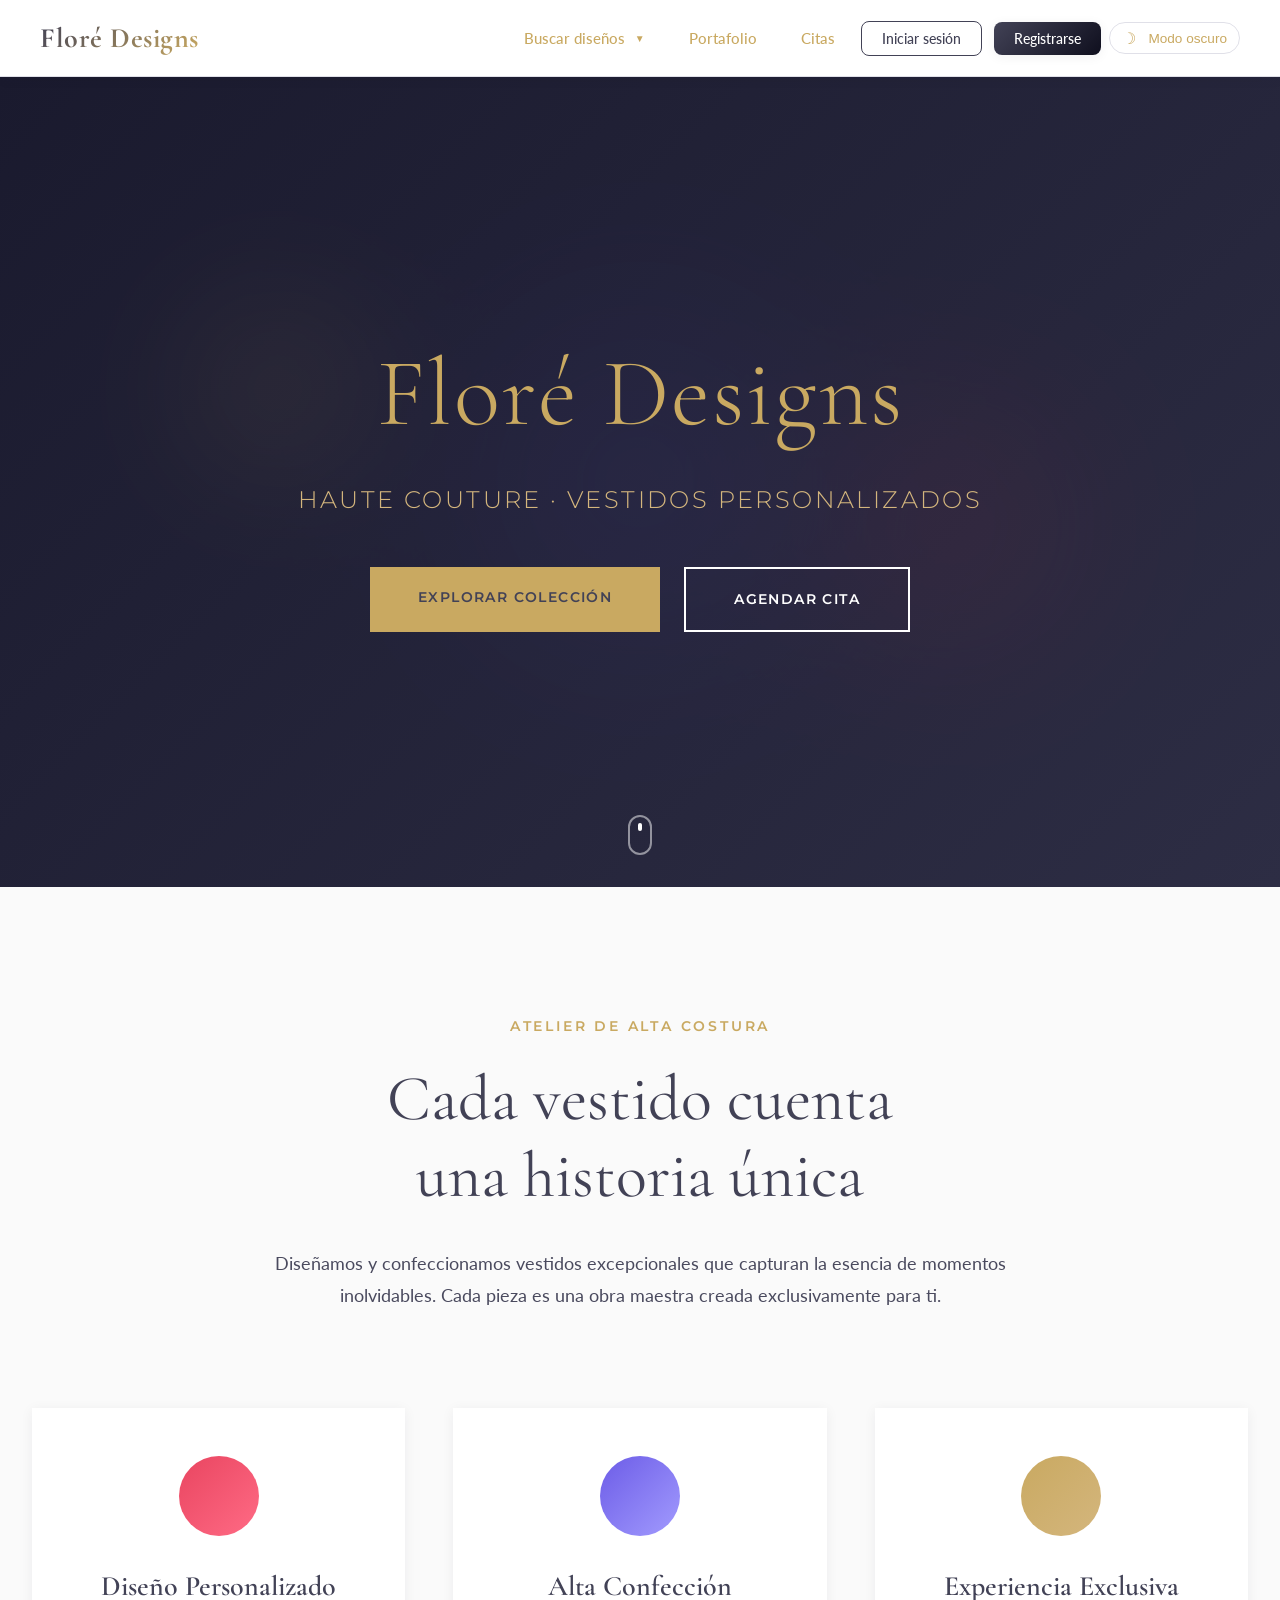
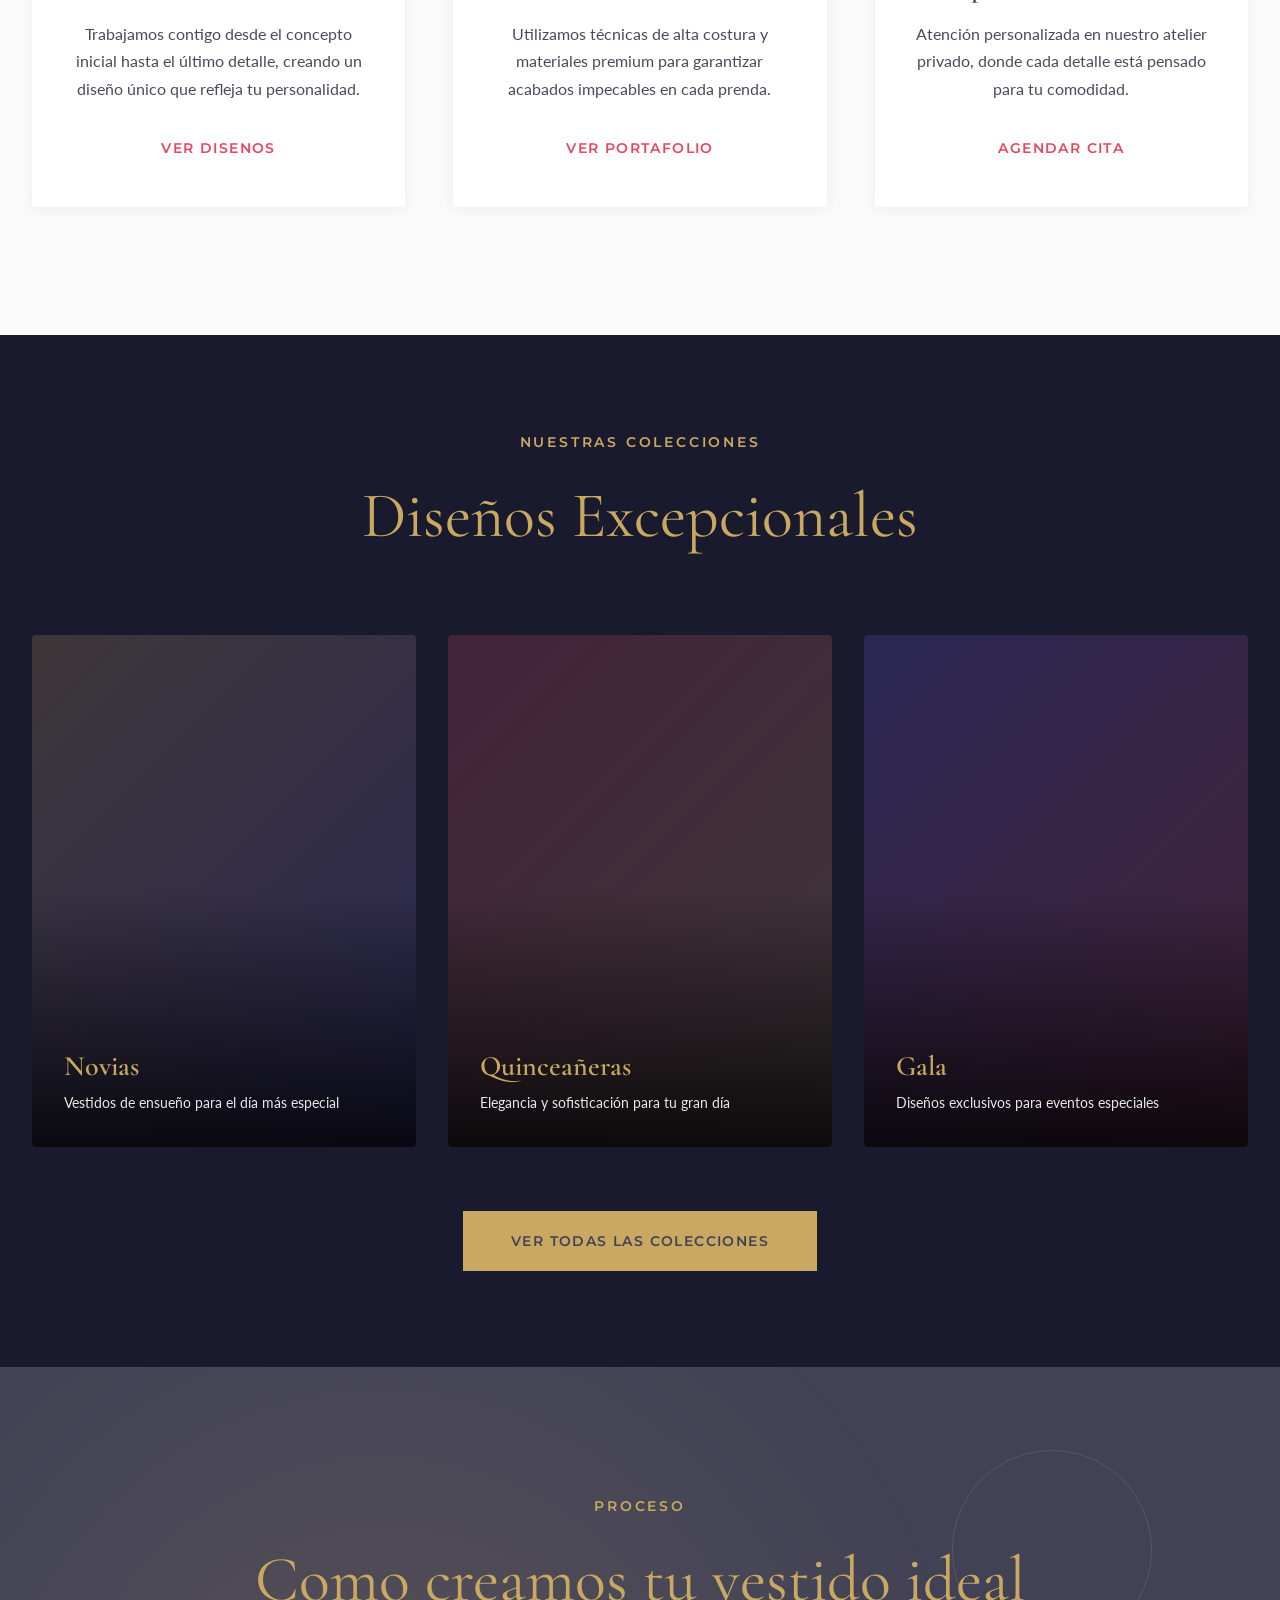
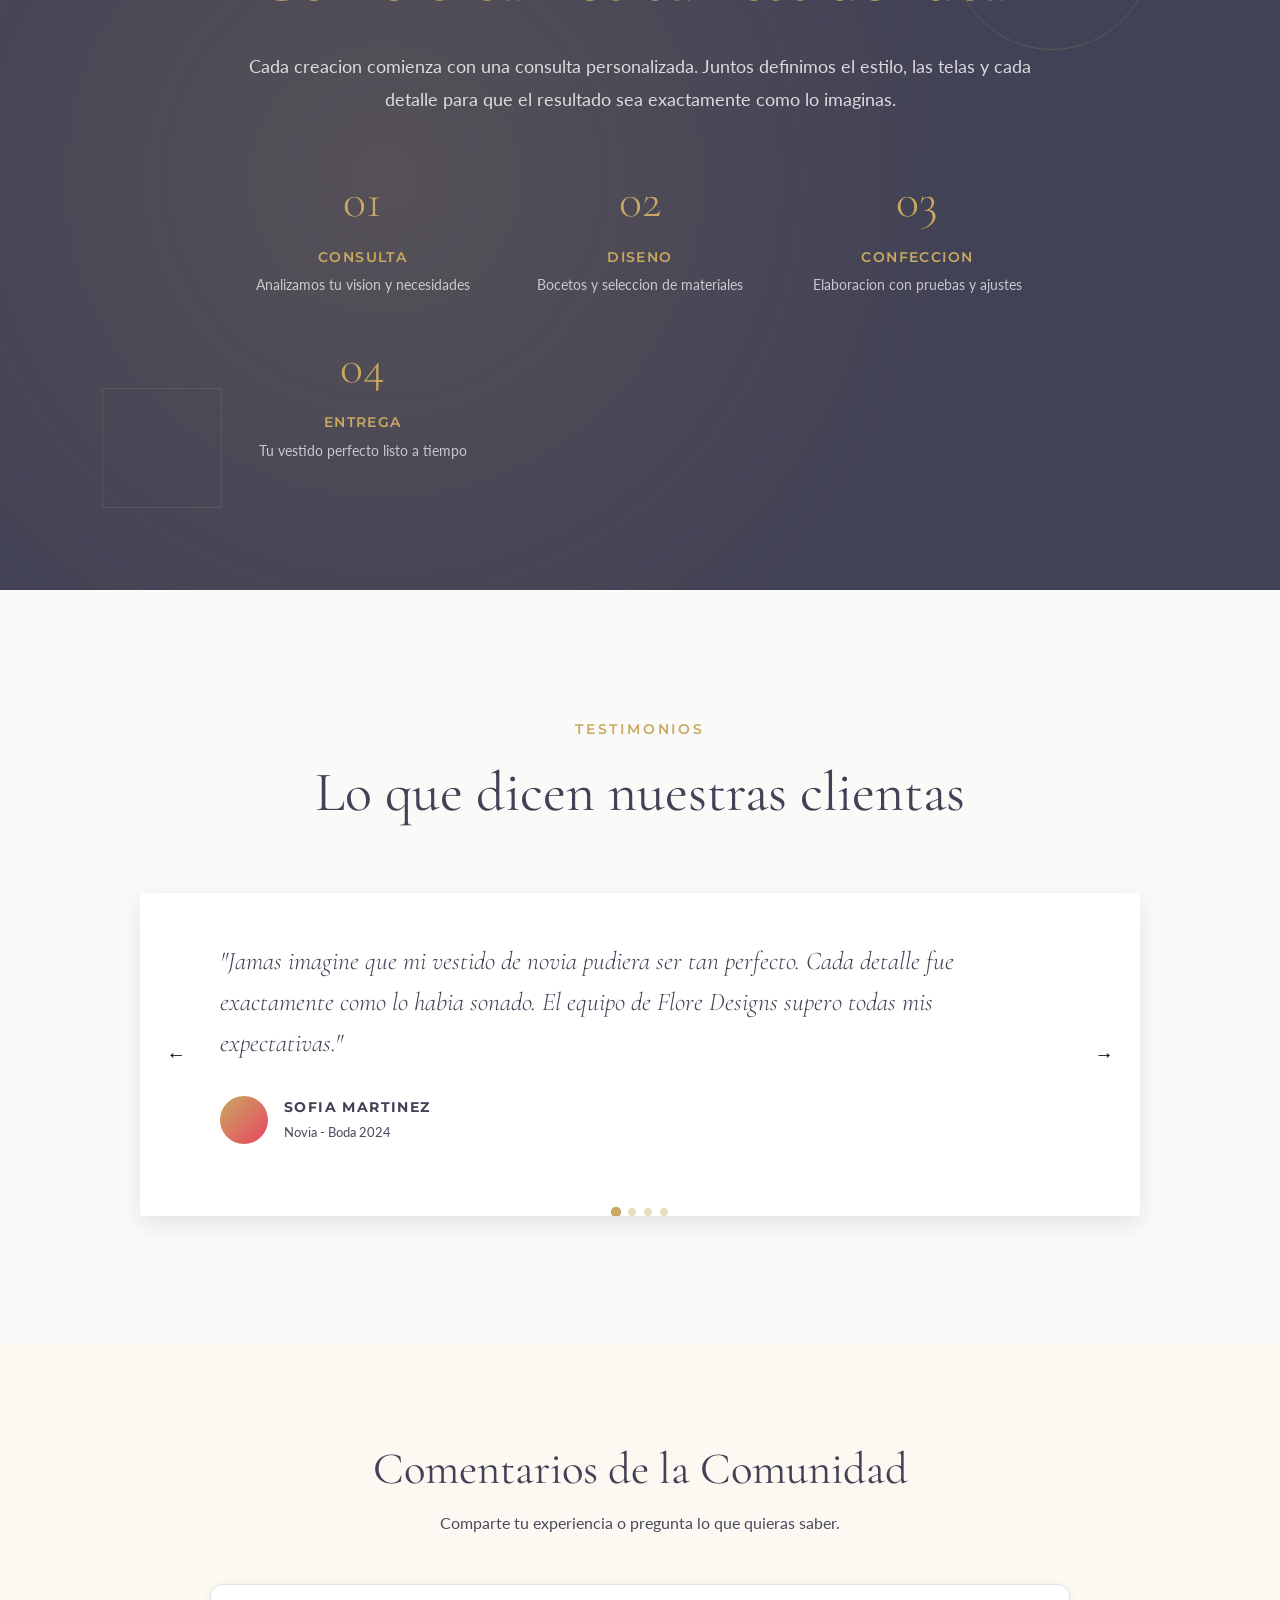
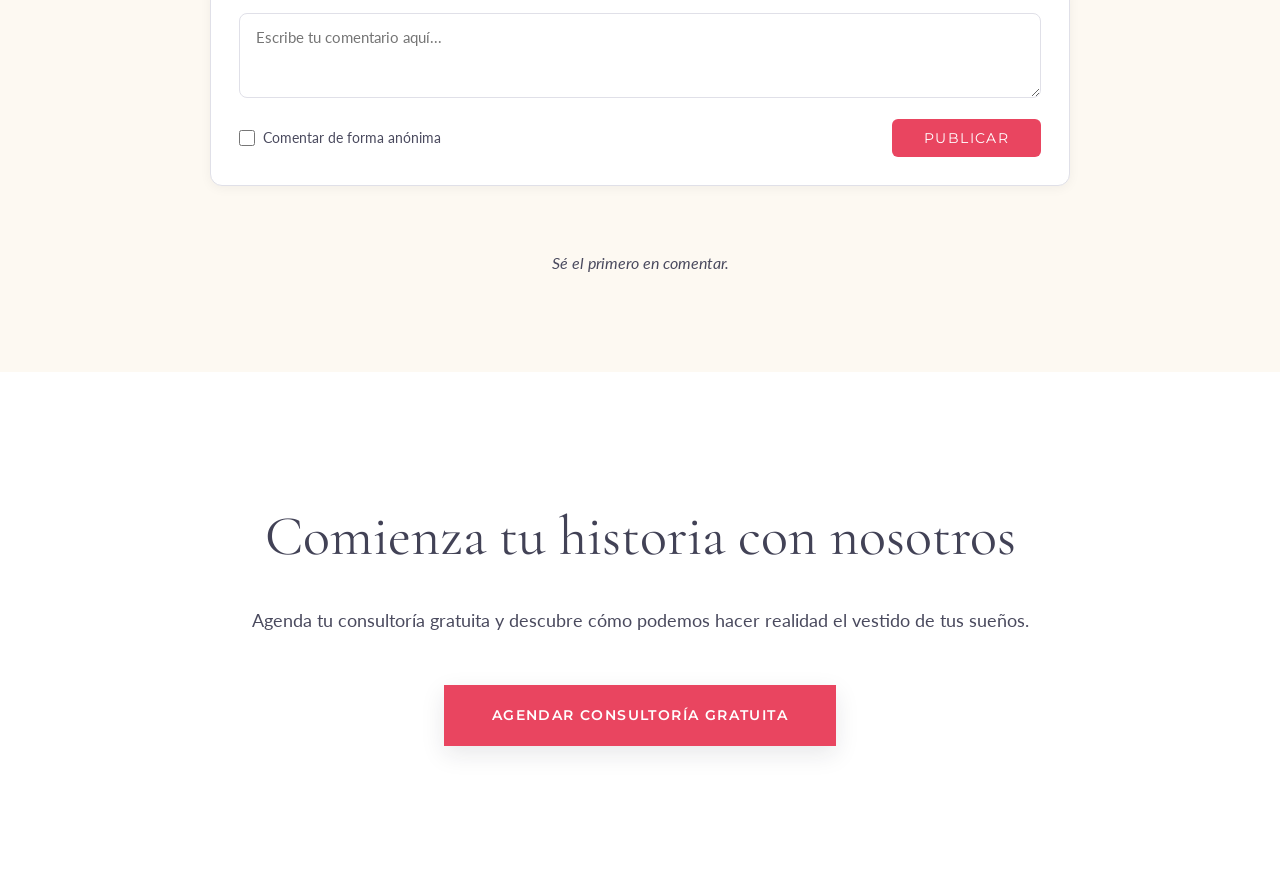
==== admin.html @ 51f33233 "Commit inicial: estructura base del proyecto Floré Designs" ====
<!DOCTYPE html>
<html lang="es">
<head>
    <meta charset="UTF-8">
    <meta name="viewport" content="width=device-width, initial-scale=1.0">
    <title>Panel de Administración - Floré Designs</title>
    
    <link rel="preconnect" href="https://fonts.googleapis.com">
    <link rel="preconnect" href="https://fonts.gstatic.com" crossorigin>
    <link href="https://fonts.googleapis.com/css2?family=Cormorant+Garamond:wght@300;400;500;600;700&family=Lato:wght@300;400;700;900&family=Montserrat:wght@400;500;600;700&display=swap" rel="stylesheet">
    
    <link rel="stylesheet" href="css/styles.css">
    <link rel="stylesheet" href="css/animations.css">
</head>
<body style="background: var(--bg-primary);">
<!-- Proteccion del panel: solo administradores pueden acceder -->
<!-- Este script corre ANTES que cualquier otro para bloquear acceso -->
<script>
(function() {
    var raw = localStorage.getItem('currentUser');
    if (!raw) {
        alert('Acceso restringido. Inicia sesion como administrador.');
        window.location.href = 'index.html';
    }
    var user = JSON.parse(raw);
    if (!user || !user.isAdmin) {
        alert('No tienes permisos para acceder al panel de administracion.');
        window.location.href = 'index.html';
    }
})();
</script>



<!-- Sidebar del Admin -->
<div style="position: fixed; left: 0; top: 0; bottom: 0; width: 280px; background: var(--bg-dark); color: white; padding: 2rem 0; overflow-y: auto; z-index: 1000;">
    <div style="padding: 0 2rem 2rem; border-bottom: 1px solid rgba(255,255,255,0.1);">
        <h1 style="font-family: var(--font-heading); font-size: 1.75rem; margin-bottom: 0.5rem;">Floré Designs</h1>
        <p style="font-size: 0.875rem; opacity: 0.7;">Panel de Administración</p>
    </div>
    
    <nav style="margin-top: 2rem;">
        <a href="#dashboard" onclick="showSection('dashboard', this); return false;" class="admin-nav-item active" style="display: flex; align-items: center; gap: 1rem; padding: 1rem 2rem; color: white; text-decoration: none; transition: all var(--transition-fast); border-left: 3px solid transparent;">
                        <span>Dashboard</span>
        </a>
        <a href="#citas" onclick="showSection('citas', this); return false;" class="admin-nav-item" style="display: flex; align-items: center; gap: 1rem; padding: 1rem 2rem; color: rgba(255,255,255,0.7); text-decoration: none; transition: all var(--transition-fast); border-left: 3px solid transparent;">
                        <span>Citas</span>
        </a>
        <a href="#pedidos" onclick="showSection('pedidos', this); return false;" class="admin-nav-item" style="display: flex; align-items: center; gap: 1rem; padding: 1rem 2rem; color: rgba(255,255,255,0.7); text-decoration: none; transition: all var(--transition-fast); border-left: 3px solid transparent;">
                        <span>Pedidos</span>
        </a>
        <a href="#clientes" onclick="showSection('clientes', this); return false;" class="admin-nav-item" style="display: flex; align-items: center; gap: 1rem; padding: 1rem 2rem; color: rgba(255,255,255,0.7); text-decoration: none; transition: all var(--transition-fast); border-left: 3px solid transparent;">
                        <span>Clientes</span>
        </a>
        <a href="#disenos" onclick="showSection('disenos', this); return false;" class="admin-nav-item" style="display: flex; align-items: center; gap: 1rem; padding: 1rem 2rem; color: rgba(255,255,255,0.7); text-decoration: none; transition: all var(--transition-fast); border-left: 3px solid transparent;">
                        <span>Disenos</span>
        </a>
        <a href="#inventario" onclick="showSection('inventario', this); return false;" class="admin-nav-item" style="display: flex; align-items: center; gap: 1rem; padding: 1rem 2rem; color: rgba(255,255,255,0.7); text-decoration: none; transition: all var(--transition-fast); border-left: 3px solid transparent;">
                        <span>Inventario</span>
        </a>
        <a href="#comentarios" onclick="showSection('comentarios', this); return false;" class="admin-nav-item" style="display: flex; align-items: center; gap: 1rem; padding: 1rem 2rem; color: rgba(255,255,255,0.7); text-decoration: none; transition: all var(--transition-fast); border-left: 3px solid transparent;">
                        <span>Comentarios</span>
        </a>
        <a href="#configuracion" onclick="showSection('configuracion', this); return false;" class="admin-nav-item" style="display: flex; align-items: center; gap: 1rem; padding: 1rem 2rem; color: rgba(255,255,255,0.7); text-decoration: none; transition: all var(--transition-fast); border-left: 3px solid transparent;">
                        <span>Configuración</span>
        </a>
    </nav>
    
    <div style="position: absolute; bottom: 2rem; left: 0; right: 0; padding: 0 2rem;">
        <a href="index.html" style="display: flex; align-items: center; gap: 1rem; padding: 1rem; background: rgba(255,255,255,0.1); border-radius: 8px; color: white; text-decoration: none; transition: all var(--transition-fast);">
                        <span>Volver al Sitio</span>
        </a>
    </div>
</div>

<!-- Contenido Principal -->
<div style="margin-left: 280px; padding: 2rem;">
    
    <!-- Dashboard -->
    <div id="dashboard-section" class="admin-section">
        <div style="margin-bottom: 2rem;">
            <h2 style="font-family: var(--font-heading); font-size: 2.5rem; color: var(--primary-color); margin-bottom: 0.5rem;">Dashboard</h2>
            <p style="color: var(--text-medium);">Resumen general del negocio</p>
        </div>

        <!-- Tarjetas de Estadísticas -->
        <div style="display: grid; grid-template-columns: repeat(auto-fit, minmax(240px, 1fr)); gap: 1.5rem; margin-bottom: 3rem;">
            
            <div style="background: white; padding: 1.5rem; border-radius: 12px; box-shadow: var(--shadow-sm); border-left: 4px solid var(--accent-color);">
                <div style="display: flex; justify-content: space-between; align-items: start; margin-bottom: 1rem;">
                    <div>
                        <p style="font-size: 0.875rem; color: var(--text-light); margin-bottom: 0.5rem;">Citas Pendientes</p>
                        <p id="citasPendientes" style="font-family: var(--font-heading); font-size: 2.5rem; font-weight: 600; color: var(--primary-color);">0</p>
                    </div>
                    <div style="width: 48px; height: 48px; background: rgba(233, 69, 96, 0.1); border-radius: 12px; display: flex; align-items: center; justify-content: center; font-size: 1.5rem; color: var(--accent-color); font-weight: 700;">C</div>
                </div>
                <p style="font-size: 0.75rem; color: var(--accent-color);">↑ 12% vs mes anterior</p>
            </div>

            <div style="background: white; padding: 1.5rem; border-radius: 12px; box-shadow: var(--shadow-sm); border-left: 4px solid var(--tertiary-color);">
                <div style="display: flex; justify-content: space-between; align-items: start; margin-bottom: 1rem;">
                    <div>
                        <p style="font-size: 0.875rem; color: var(--text-light); margin-bottom: 0.5rem;">Pedidos Activos</p>
                        <p id="pedidosActivos" style="font-family: var(--font-heading); font-size: 2.5rem; font-weight: 600; color: var(--primary-color);">0</p>
                    </div>
                    <div style="width: 48px; height: 48px; background: rgba(108, 92, 231, 0.1); border-radius: 12px; display: flex; align-items: center; justify-content: center; font-size: 1.5rem; color: var(--tertiary-color); font-weight: 700;">P</div>
                </div>
                <p style="font-size: 0.75rem; color: var(--tertiary-color);">↑ 8% vs mes anterior</p>
            </div>

            <div style="background: white; padding: 1.5rem; border-radius: 12px; box-shadow: var(--shadow-sm); border-left: 4px solid var(--secondary-color);">
                <div style="display: flex; justify-content: space-between; align-items: start; margin-bottom: 1rem;">
                    <div>
                        <p style="font-size: 0.875rem; color: var(--text-light); margin-bottom: 0.5rem;">Ingresos del Mes</p>
                        <p style="font-family: var(--font-heading); font-size: 2.5rem; font-weight: 600; color: var(--primary-color);">$127K</p>
                    </div>
                    <div style="width: 48px; height: 48px; background: rgba(201, 169, 97, 0.1); border-radius: 12px; display: flex; align-items: center; justify-content: center; font-size: 1.5rem; color: var(--secondary-color); font-weight: 700;">$</div>
                </div>
                <p style="font-size: 0.75rem; color: var(--secondary-color);">↑ 23% vs mes anterior</p>
            </div>

            <div style="background: white; padding: 1.5rem; border-radius: 12px; box-shadow: var(--shadow-sm); border-left: 4px solid #4caf50;">
                <div style="display: flex; justify-content: space-between; align-items: start; margin-bottom: 1rem;">
                    <div>
                        <p style="font-size: 0.875rem; color: var(--text-light); margin-bottom: 0.5rem;">Nuevos Clientes</p>
                        <p id="nuevosClientes" style="font-family: var(--font-heading); font-size: 2.5rem; font-weight: 600; color: var(--primary-color);">0</p>
                    </div>
                    <div style="width: 48px; height: 48px; background: rgba(76, 175, 80, 0.1); border-radius: 12px; display: flex; align-items: center; justify-content: center; font-size: 1.5rem; color: #4caf50; font-weight: 700;">U</div>
                </div>
                <p style="font-size: 0.75rem; color: #4caf50;">↑ 15% vs mes anterior</p>
            </div>

        </div>

        <!-- Gráfico y Actividad Reciente -->
        <div style="display: grid; grid-template-columns: 2fr 1fr; gap: 2rem;">
            
            <!-- Gráfico (placeholder) -->
            <div style="background: white; padding: 2rem; border-radius: 12px; box-shadow: var(--shadow-sm);">
                <h3 style="font-family: var(--font-heading); font-size: 1.5rem; color: var(--primary-color); margin-bottom: 1.5rem;">Ventas de los Últimos 6 Meses</h3>
                <div style="height: 300px; background: linear-gradient(to top, rgba(201, 169, 97, 0.1), transparent); border-radius: 8px; display: flex; align-items: flex-end; justify-content: space-around; padding: 1rem;">
                    <div style="width: 60px; height: 60%; background: var(--secondary-color); border-radius: 4px 4px 0 0;"></div>
                    <div style="width: 60px; height: 75%; background: var(--secondary-color); border-radius: 4px 4px 0 0;"></div>
                    <div style="width: 60px; height: 55%; background: var(--secondary-color); border-radius: 4px 4px 0 0;"></div>
                    <div style="width: 60px; height: 85%; background: var(--secondary-color); border-radius: 4px 4px 0 0;"></div>
                    <div style="width: 60px; height: 70%; background: var(--secondary-color); border-radius: 4px 4px 0 0;"></div>
                    <div style="width: 60px; height: 95%; background: var(--accent-color); border-radius: 4px 4px 0 0;"></div>
                </div>
            </div>

            <!-- Actividad Reciente -->
            <div style="background: white; padding: 2rem; border-radius: 12px; box-shadow: var(--shadow-sm);">
                <h3 style="font-family: var(--font-heading); font-size: 1.5rem; color: var(--primary-color); margin-bottom: 1.5rem;">Actividad Reciente</h3>
                <div id="actividadReciente"></div>
            </div>

        </div>
    </div>

    <!-- Sección de Citas -->
    <div id="citas-section" class="admin-section" style="display: none;">
        <div style="margin-bottom: 2rem;">
            <h2 style="font-family: var(--font-heading); font-size: 2.5rem; color: var(--primary-color); margin-bottom: 0.5rem;">Gestión de Citas</h2>
            <p style="color: var(--text-medium);">Administra las citas programadas</p>
        </div>
        <div style="background: white; padding: 2rem; border-radius: 12px; box-shadow: var(--shadow-sm);">
            <div id="citasLista"></div>
        </div>
    </div>

    <!-- Sección de Pedidos -->
    <div id="pedidos-section" class="admin-section" style="display: none;">
        <div style="margin-bottom: 2rem;">
            <h2 style="font-family: var(--font-heading); font-size: 2.5rem; color: var(--primary-color); margin-bottom: 0.5rem;">Pedidos</h2>
            <p style="color: var(--text-medium);">Gestiona los pedidos de vestidos</p>
        </div>
        <div style="background: white; padding: 2rem; border-radius: 12px; box-shadow: var(--shadow-sm);">
            <div id="pedidosLista"></div>
        </div>
    </div>

    <!-- Sección de Clientes -->
    <div id="clientes-section" class="admin-section" style="display: none;">
        <div style="margin-bottom: 2rem;">
            <h2 style="font-family: var(--font-heading); font-size: 2.5rem; color: var(--primary-color); margin-bottom: 0.5rem;">Clientes</h2>
            <p style="color: var(--text-medium);">Base de datos de clientes</p>
        </div>
        <div style="background: white; padding: 2rem; border-radius: 12px; box-shadow: var(--shadow-sm);">
            <div id="clientesLista"></div>
        </div>
    </div>

    <!-- ============================================
         SECCION: DISENOS (CRUD completo)
         Aqui vive el formulario de crear/editar/eliminar
         diseños que conecta con data.js, ui.data.js y app.js
    ============================================ -->
    <div id="disenos-section" class="admin-section" style="display: none;">
        <div style="margin-bottom: 2rem;">
            <h2 style="font-family: var(--font-heading); font-size: 2.5rem; color: var(--primary-color); margin-bottom: 0.5rem;">
                Gestion de Disenos
            </h2>
            <p style="color: var(--text-medium);">Crea, edita, elimina, busca y filtra los disenos del catalogo.</p>
        </div>

        <div style="background: white; padding: 2rem; border-radius: 12px; box-shadow: var(--shadow-sm);">

            <!-- FORMULARIO PARA AGREGAR DISENO -->
            <div style="margin-bottom: 2rem; padding-bottom: 2rem; border-bottom: 1px solid var(--border-light);">
                <h3 style="font-family: var(--font-accent); font-size: 1rem; font-weight: 600; text-transform: uppercase; letter-spacing: 0.1em; color: var(--primary-color); margin-bottom: 1.25rem;">
                    Agregar nuevo diseno
                </h3>

                <form id="formDiseno" style="display: flex; gap: 1rem; flex-wrap: wrap; align-items: flex-end;">

                    <div style="display: flex; flex-direction: column; gap: 0.4rem; flex: 1; min-width: 200px;">
                        <label for="nombre" style="font-size: 0.8rem; font-weight: 600; color: var(--text-medium);">
                            Nombre del diseno *
                        </label>
                        <input
                            type="text"
                            id="nombre"
                            placeholder="Ej: Vestido de novia clasico"
                            required
                            style="padding: 0.75rem 1rem; border: 1px solid #ccc; border-radius: 6px; font-size: 0.9rem; outline: none; transition: border-color 0.2s;"
                        >
                    </div>

                    <div style="display: flex; flex-direction: column; gap: 0.4rem; flex: 1; min-width: 180px;">
                        <label for="categoria" style="font-size: 0.8rem; font-weight: 600; color: var(--text-medium);">
                            Categoria *
                        </label>
                        <input
                            type="text"
                            id="categoria"
                            placeholder="Ej: Novias, Quinceaneras, Gala"
                            required
                            style="padding: 0.75rem 1rem; border: 1px solid #ccc; border-radius: 6px; font-size: 0.9rem; outline: none; transition: border-color 0.2s;"
                        >
                    </div>

                    <button
                        type="submit"
                        style="padding: 0.75rem 2rem; background: var(--accent-color); color: white; border: none; border-radius: 6px; cursor: pointer; font-family: var(--font-accent); font-weight: 600; font-size: 0.875rem; white-space: nowrap; transition: background 0.2s;"
                    >
                        Agregar Diseno
                    </button>

                </form>

                <!-- Mensaje de validacion / confirmacion -->
                <p id="mensaje" class="mensaje-sistema" style="margin-top: 0.75rem;"></p>
            </div>

            <!-- CONTROLES DE BUSQUEDA, FILTRO Y ORDEN -->
            <div style="display: flex; gap: 1rem; margin-bottom: 1.5rem; flex-wrap: wrap; align-items: center;">

                <input
                    type="text"
                    id="busqueda"
                    placeholder="Buscar por nombre..."
                    style="flex: 1; min-width: 200px; padding: 0.6rem 1rem; border: 1px solid #ccc; border-radius: 6px; font-size: 0.875rem; outline: none;"
                >

                <select
                    id="filtroCategoria"
                    style="padding: 0.6rem 1rem; border: 1px solid #ccc; border-radius: 6px; font-size: 0.875rem; outline: none;"
                >
                </select>

                <select
                    id="ordenar"
                    style="padding: 0.6rem 1rem; border: 1px solid #ccc; border-radius: 6px; font-size: 0.875rem; outline: none;"
                >
                    <option value="">Ordenar</option>
                    <option value="asc">Nombre A-Z</option>
                    <option value="desc">Nombre Z-A</option>
                </select>

            </div>

            <!-- LISTA DE DISENOS (se renderiza con ui.data.js) -->
            <ul id="listaDisenos" style="list-style: none; padding: 0; margin: 0;"></ul>

        </div>
    </div>

    <!-- ============================================
         SECCION: INVENTARIO
    ============================================ -->
    <div id="inventario-section" class="admin-section" style="display: none;">
        <div style="margin-bottom: 2rem;">
            <h2 style="font-family: var(--font-heading); font-size: 2.5rem; color: var(--primary-color); margin-bottom: 0.5rem;">Inventario de Materiales</h2>
            <p style="color: var(--text-medium);">Control de telas y materiales</p>
        </div>
        <div style="background: white; padding: 2rem; border-radius: 12px; box-shadow: var(--shadow-sm);">
            <p style="text-align: center; padding: 4rem; color: var(--text-medium);">Modulo en desarrollo</p>
        </div>
    </div>

    <!-- Sección de Comentarios Admin -->
    <div id="comentarios-section" class="admin-section" style="display: none;">
        <div style="margin-bottom: 2rem;">
            <h2 style="font-family: var(--font-heading); font-size: 2.5rem; color: var(--primary-color); margin-bottom: 0.5rem;">Comentarios</h2>
            <p style="color: var(--text-medium);">Todos los comentarios del sitio — puedes ver autor real y eliminar.</p>
        </div>

        <div id="admin-comm-lista" style="display: flex; flex-direction: column; gap: 1rem; max-width: 860px;"></div>
        <p id="admin-comm-empty" style="color: var(--text-medium); font-style: italic; display:none;">No hay comentarios aún.</p>
    </div>

    <!-- Sección de Configuración -->
    <div id="configuracion-section" class="admin-section" style="display: none;">
        <div style="margin-bottom: 2rem;">
            <h2 style="font-family: var(--font-heading); font-size: 2.5rem; color: var(--primary-color); margin-bottom: 0.5rem;">Configuración</h2>
            <p style="color: var(--text-medium);">Ajustes del sistema</p>
        </div>
        <div style="background: white; padding: 2rem; border-radius: 12px; box-shadow: var(--shadow-sm);">
            <p style="text-align: center; padding: 4rem; color: var(--text-medium);">Módulo en desarrollo</p>
        </div>
    </div>

</div>
<script src="js/auth.api.js"></script>
<script src="js/main.js"></script>
<script src="js/data.js"></script>
<script src="js/ui.data.js"></script>
<script src="js/admin.js"></script>
<script src="js/app.js"></script>

<script>
/* ── ADMIN: Sección de Comentarios ── */
(function() {
    const STORAGE_KEY = 'flore_comentarios_v2';
    const REACTIONS   = ['👍','❤️','😍','🙏','👏'];

    function getComentarios() {
        return JSON.parse(localStorage.getItem(STORAGE_KEY) || '[]');
    }
    function saveComentarios(arr) {
        localStorage.setItem(STORAGE_KEY, JSON.stringify(arr));
    }
    function escHtml(s) {
        return String(s).replace(/&/g,'&amp;').replace(/</g,'&lt;').replace(/>/g,'&gt;').replace(/"/g,'&quot;');
    }
    function formatDate(ts) {
        const d = new Date(ts);
        return d.toLocaleDateString('es-MX',{day:'2-digit',month:'short',year:'numeric'}) + ' ' +
               d.toLocaleTimeString('es-MX',{hour:'2-digit',minute:'2-digit'});
    }
    function contarTotal(list) {
        return list.reduce((acc, c) => acc + 1 + (c.respuestas||[]).length, 0);
    }

    function eliminarComentario(id, parentId) {
        if (!confirm('¿Eliminar este comentario?')) return;
        let todos = getComentarios();
        if (parentId) {
            const p = todos.find(c => c.id === parentId);
            if (p) p.respuestas = (p.respuestas||[]).filter(r => r.id !== id);
        } else {
            todos = todos.filter(c => c.id !== id);
        }
        saveComentarios(todos);
        renderAdminComments();
    }
    window.adminEliminarComentario = eliminarComentario;

    function renderCard(c, parentId) {
        const reacTotal = REACTIONS.map(e => ((c.reacciones||{})[e]||[]).length).reduce((a,b)=>a+b,0);
        const autorReal = c.anon
            ? `<em style="color:#888;">Anónimo</em> ${c.email ? '<span style="font-size:0.78rem;color:#aaa;">('+escHtml(c.email)+')</span>' : ''}`
            : `<strong>${escHtml(c.autor)}</strong> ${c.email ? '<span style="font-size:0.78rem;color:#aaa;">('+escHtml(c.email)+')</span>' : ''}`;

        const replies = (c.respuestas||[]).map(r => renderCard(r, c.id)).join('');

        return `<div style="background:#fff; border:1px solid #e0d8c8; border-radius:10px; padding:1.25rem; ${parentId?'margin-left:2rem; margin-top:0.75rem; background:#fafafa;':''}">
            <div style="display:flex; justify-content:space-between; align-items:flex-start; flex-wrap:wrap; gap:0.5rem; margin-bottom:0.5rem;">
                <div>${autorReal}</div>
                <div style="display:flex; align-items:center; gap:0.75rem;">
                    <span style="font-size:0.78rem; color:#999;">${formatDate(c.ts)}</span>
                    ${reacTotal > 0 ? '<span style="font-size:0.78rem; background:#f5f0e8; padding:2px 8px; border-radius:10px;">'+reacTotal+' reac.</span>' : ''}
                    <button onclick="adminEliminarComentario('${escHtml(c.id)}','${escHtml(parentId||'')}')"
                        style="padding:0.3rem 0.8rem; background:#fee2e2; color:#c62828; border:1px solid #fca5a5; border-radius:5px; font-size:0.8rem; cursor:pointer; transition:all 0.15s;"
                        onmouseover="this.style.background='#fca5a5'" onmouseout="this.style.background='#fee2e2'">
                        Eliminar
                    </button>
                </div>
            </div>
            <p style="margin:0; color:#1a1a2e; line-height:1.6;">${escHtml(c.texto)}</p>
            ${replies}
        </div>`;
    }

    function renderAdminComments() {
        const lista = document.getElementById('admin-comm-lista');
        const empty = document.getElementById('admin-comm-empty');
        if (!lista) return;
        const todos = getComentarios();
        const total = contarTotal(todos);
        lista.innerHTML = todos.map(c => renderCard(c, null)).join('');
        if (empty) empty.style.display = total === 0 ? 'block' : 'none';
    }
    window.renderAdminComments = renderAdminComments;

    // Hook into showSection
    const _origShow = window.showSection;
    window.showSection = function(section, link) {
        if (_origShow) _origShow(section, link);
        if (section === 'comentarios') renderAdminComments();
    };

    document.addEventListener('DOMContentLoaded', function() {
        // also render when section is opened directly
        const orig = window.showSection;
    });
})();
</script>


<style>
.admin-nav-item:hover {
    background: rgba(255,255,255,0.05);
    color: white !important;
}

.admin-nav-item.active {
    background: rgba(255,255,255,0.1);
    border-left-color: var(--secondary-color) !important;
    color: white !important;
}
</style>



</body>
</html>
---- css/styles.css ----
/* ========================================
   VARIABLES CSS
   ======================================== */
:root {
    /* Colores principales - Paleta sofisticada */
    --primary-color: #424256;
    --primary-dark: #0f0f1e;
    --primary-light: #2d2d44;
    
    --secondary-color: #c9a961;
    --secondary-dark: #b89850;
    --secondary-light: #d4b67d;
    
    --accent-color: #e94560;
    --accent-dark: #d63651;
    --accent-light: #ff6b85;
    
    --tertiary-color: #6c5ce7;
    --tertiary-light: #a29bfe;
    
    /* Colores neutros */
    --text-dark: #c9a961;
    --text-medium: #4a4a5e;
    --text-light: #8a8a9e;
    
    --bg-primary: #fafafa;
    --bg-secondary: #ffffff;
    --bg-accent: #f5f5f7;
    --bg-dark: #1a1a2e;
    
    --border-color: #e0e0e8;
    --border-light: #efefef;
    
    /* Sombras */
    --shadow-sm: 0 2px 12px rgba(26, 26, 46, 0.06);
    --shadow-md: 0 8px 24px rgba(26, 26, 46, 0.1);
    --shadow-lg: 0 16px 48px rgba(26, 26, 46, 0.15);
    --shadow-xl: 0 24px 64px rgba(26, 26, 46, 0.2);
    
    /* Transiciones */
    --transition-fast: 0.2s cubic-bezier(0.4, 0, 0.2, 1);
    --transition-normal: 0.3s cubic-bezier(0.4, 0, 0.2, 1);
    --transition-slow: 0.5s cubic-bezier(0.4, 0, 0.2, 1);
    
    /* Fuentes */
    --font-heading: 'Cormorant Garamond', 'Playfair Display', Georgia, serif;
    --font-body: 'Lato', 'Helvetica Neue', sans-serif;
    --font-accent: 'Montserrat', sans-serif;
}

/* ========================================
   RESET Y ESTILOS GENERALES
   ======================================== */
* {
    margin: 0;
    padding: 0;
    box-sizing: border-box;
}

html {
    scroll-behavior: smooth;
}

body {
    font-family: var(--font-body);
    background-color: var(--bg-primary);
    color: var(--text-dark);
    line-height: 1.6;
    -webkit-font-smoothing: antialiased;
    -moz-osx-font-smoothing: grayscale;
}

h1, h2, h3, h4, h5, h6 {
    font-family: var(--font-heading);
    font-weight: 600;
    line-height: 1.3;
    color: var(--text-dark);
}

/* ========================================
   ENCABEZADO Y MENÚ
   ======================================== */
header {
    background-color: var(--bg-secondary);
    border-bottom: 1px solid var(--border-color);
    padding: 0;
    position: sticky;
    top: 0;
    z-index: 1000;
    box-shadow: var(--shadow-sm);
    backdrop-filter: blur(10px);
    background: rgba(255, 255, 255, 0.95);
}

.menu {
    display: flex;
    justify-content: space-between;
    align-items: center;
    max-width: 1400px;
    margin: 0 auto;
    padding: 1rem 2.5rem;
}

/* Logo */
.logo {
    font-family: var(--font-heading);
    font-size: 1.75rem;
    font-weight: 700;
    letter-spacing: 0.5px;
    margin: 0;
}

.logo a {
    text-decoration: none;
    background: linear-gradient(135deg, var(--primary-color), var(--secondary-color));
    -webkit-background-clip: text;
    -webkit-text-fill-color: transparent;
    background-clip: text;
    transition: var(--transition-normal);
}

.logo a:hover {
    opacity: 0.8;
}

/* Menú principal */
.menu-principal {
    list-style: none;
    display: flex;
    gap: 0.5rem;
    align-items: center;
}

.menu-principal > li {
    position: relative;
}

.menu-principal > li > a,
.auth-button {
    text-decoration: none;
    color: var(--text-dark);
    padding: 0.625rem 1.125rem;
    font-weight: 500;
    font-size: 0.9375rem;
    transition: all var(--transition-normal);
    border-radius: 8px;
    display: inline-flex;
    align-items: center;
    gap: 0.375rem;
    position: relative;
}

.menu-principal > li > a::after {
    content: '';
    position: absolute;
    bottom: 0;
    left: 50%;
    width: 0;
    height: 2px;
    background: var(--primary-color);
    transition: all var(--transition-normal);
    transform: translateX(-50%);
}

.menu-principal > li > a:hover {
    color: var(--primary-color);
    background-color: var(--bg-accent);
}

.menu-principal > li > a:hover::after {
    width: 70%;
}

/* Botones de autenticación */
.auth-buttons {
    display: flex;
    gap: 0.75rem;
    align-items: center;
}

.auth-button {
    padding: 0.5rem 1.25rem;
    border: none;
    cursor: pointer;
    font-family: var(--font-body);
    font-size: 0.875rem;
    font-weight: 500;
    transition: all var(--transition-normal);
}

.auth-button.primary {
    background: linear-gradient(135deg, var(--primary-color), var(--primary-dark));
    color: white;
    box-shadow: var(--shadow-sm);
}

.auth-button.primary:hover {
    transform: translateY(-2px);
    box-shadow: var(--shadow-md);
}

.auth-button.secondary {
    background: transparent;
    color: var(--primary-color);
    border: 1.5px solid var(--primary-color);
}

.auth-button.secondary:hover {
    background: var(--primary-color);
    color: white;
}

/* Submenú */
.menu-secundario {
    display: none;
    position: absolute;
    top: calc(100% + 0.5rem);
    left: 0;
    background-color: var(--bg-secondary);
    border: 1px solid var(--border-color);
    border-radius: 12px;
    box-shadow: var(--shadow-lg);
    list-style: none;
    min-width: 220px;
    padding: 0.5rem;
    opacity: 0;
    transform: translateY(-10px);
    transition: all var(--transition-normal);
    z-index: 100;
}

.submenu.open .menu-secundario {
    display: block;
    opacity: 1;
    transform: translateY(0);
}

.menu-secundario li a {
    padding: 0.75rem 1rem;
    display: flex;
    align-items: center;
    gap: 0.625rem;
    color: var(--text-dark);
    text-decoration: none;
    font-size: 0.9375rem;
    transition: all var(--transition-fast);
    border-radius: 8px;
}

.menu-secundario li a:hover {
    background-color: var(--bg-accent);
    color: var(--primary-color);
    padding-left: 1.25rem;
}

/* Indicador de submenú */
.submenu > a .dropdown-icon {
    font-size: 0.625rem;
    margin-left: 0.25rem;
    transition: transform var(--transition-normal);
}

.submenu.open > a .dropdown-icon {
    transform: rotate(180deg);
}

/* Ocultar perfil cuando no hay sesión */
.perfil-menu {
    display: none;
}

/* Icono en menú */
.icon {
    font-size: 1.125rem;
}

/* ========================================
   CONTENIDO PRINCIPAL
   ======================================== */
main {
    max-width: 1400px;
    margin: 0 auto;
    padding: 3rem 2.5rem;
    min-height: calc(100vh - 200px);
}

/* ========================================
   TARJETAS
   ======================================== */
.card {
    background: var(--bg-secondary);
    padding: 2rem;
    border-radius: 16px;
    box-shadow: var(--shadow-sm);
    margin-bottom: 1.5rem;
    transition: all var(--transition-normal);
    border: 1px solid var(--border-light);
}

.card:hover {
    box-shadow: var(--shadow-md);
    transform: translateY(-4px);
}

.card h2 {
    margin-bottom: 1rem;
    color: var(--primary-color);
    font-size: 1.75rem;
}

.card h3 {
    margin-bottom: 0.875rem;
    color: var(--primary-dark);
    font-size: 1.25rem;
}

.card p {
    color: var(--text-medium);
    line-height: 1.7;
}

/* ========================================
   BOTONES
   ======================================== */
.btn {
    display: inline-block;
    padding: 0.875rem 2rem;
    background: linear-gradient(135deg, var(--primary-color), var(--primary-dark));
    color: white;
    text-decoration: none;
    border-radius: 10px;
    transition: all var(--transition-normal);
    font-weight: 600;
    font-size: 0.9375rem;
    border: none;
    cursor: pointer;
    box-shadow: var(--shadow-sm);
    font-family: var(--font-body);
}

.btn:hover {
    transform: translateY(-3px);
    box-shadow: var(--shadow-md);
}

.btn:active {
    transform: translateY(-1px);
}

.btn.btn-secondary {
    background: transparent;
    color: var(--primary-color);
    border: 2px solid var(--primary-color);
}

.btn.btn-secondary:hover {
    background: var(--primary-color);
    color: white;
}

/* ========================================
   FORMULARIOS
   ======================================== */
.form-group {
    margin-bottom: 1.5rem;
}

.form-group label {
    display: block;
    margin-bottom: 0.5rem;
    color: var(--text-dark);
    font-weight: 500;
    font-size: 0.9375rem;
}

.form-group input,
.form-group select,
.form-group textarea {
    width: 100%;
    padding: 0.875rem 1rem;
    border: 1.5px solid var(--border-color);
    border-radius: 10px;
    font-size: 0.9375rem;
    font-family: var(--font-body);
    transition: all var(--transition-fast);
    background-color: var(--bg-secondary);
    color: var(--text-dark);
}

.form-group input:focus,
.form-group select:focus,
.form-group textarea:focus {
    outline: none;
    border-color: var(--primary-color);
    box-shadow: 0 0 0 3px rgba(139, 115, 85, 0.1);
}

.form-group textarea {
    min-height: 120px;
    resize: vertical;
}

/* ========================================
   MODALES
   ======================================== */
.modal {
    display: none;
    position: fixed;
    top: 0;
    left: 0;
    width: 100%;
    height: 100%;
    background-color: rgba(0, 0, 0, 0.6);
    z-index: 2000;
    align-items: center;
    justify-content: center;
    backdrop-filter: blur(5px);
    animation: fadeIn var(--transition-normal);
}

@keyframes fadeIn {
    from {
        opacity: 0;
    }
    to {
        opacity: 1;
    }
}

.modal-content {
    background-color: var(--bg-secondary);
    border-radius: 20px;
    max-width: 450px;
    width: 90%;
    max-height: 90vh;
    overflow-y: auto;
    box-shadow: var(--shadow-lg);
    animation: slideUp var(--transition-normal);
}

@keyframes slideUp {
    from {
        transform: translateY(50px);
        opacity: 0;
    }
    to {
        transform: translateY(0);
        opacity: 1;
    }
}

.modal-header {
    padding: 2rem 2rem 1rem;
    border-bottom: 1px solid var(--border-color);
}

.modal-header h2 {
    font-size: 1.75rem;
    color: var(--primary-color);
    margin-bottom: 0.5rem;
}

.close-modal {
    position: absolute;
    top: 1.5rem;
    right: 1.5rem;
    background: transparent;
    border: none;
    font-size: 1.75rem;
    cursor: pointer;
    color: var(--text-light);
    transition: var(--transition-fast);
    line-height: 1;
    width: 32px;
    height: 32px;
    display: flex;
    align-items: center;
    justify-content: center;
    border-radius: 8px;
}

.close-modal:hover {
    background-color: var(--bg-accent);
    color: var(--text-dark);
}

.modal-body {
    padding: 2rem;
}

/* Pestañas del modal */
.modal-tabs {
    display: flex;
    gap: 0.5rem;
    margin-bottom: 2rem;
    border-bottom: 2px solid var(--border-color);
}

.modal-tab {
    padding: 0.75rem 1.5rem;
    background: transparent;
    border: none;
    cursor: pointer;
    font-size: 1rem;
    font-weight: 500;
    color: var(--text-medium);
    transition: all var(--transition-fast);
    border-bottom: 2px solid transparent;
    margin-bottom: -2px;
    font-family: var(--font-body);
}

.modal-tab.active {
    color: var(--primary-color);
    border-bottom-color: var(--primary-color);
}

.modal-tab:hover {
    color: var(--primary-dark);
}

.tab-content {
    display: none;
}

.tab-content.active {
    display: block;
    animation: fadeIn var(--transition-fast);
}

/* ========================================
   NOTIFICACIONES
   ======================================== */
.notification {
    position: fixed;
    top: 2rem;
    right: 2rem;
    background: white;
    padding: 1rem 1.5rem;
    border-radius: 12px;
    box-shadow: var(--shadow-lg);
    display: flex;
    align-items: center;
    gap: 1rem;
    z-index: 3000;
    transform: translateX(400px);
    transition: transform var(--transition-normal);
    border-left: 4px solid var(--primary-color);
    min-width: 300px;
}

.notification.show {
    transform: translateX(0);
}

.notification.success {
    border-left-color: #4caf50;
}

.notification.error {
    border-left-color: #f44336;
}

.notification.info {
    border-left-color: #2196f3;
}

.notification button {
    background: transparent;
    border: none;
    font-size: 1.5rem;
    cursor: pointer;
    color: var(--text-light);
    transition: var(--transition-fast);
    line-height: 1;
    padding: 0;
    width: 24px;
    height: 24px;
}

.notification button:hover {
    color: var(--text-dark);
}

/* ========================================
   SECCIÓN HERO (Página principal)
   ======================================== */
.hero {
    text-align: center;
    padding: 4rem 0;
    margin-bottom: 3rem;
}

.hero h1 {
    font-size: 3.5rem;
    margin-bottom: 1rem;
    background: linear-gradient(135deg, var(--primary-color), var(--accent-color));
    -webkit-background-clip: text;
    -webkit-text-fill-color: transparent;
    background-clip: text;
}

.hero p {
    font-size: 1.25rem;
    color: var(--text-medium);
    max-width: 600px;
    margin: 0 auto;
}

/* ========================================
   GRID DE TARJETAS
   ======================================== */
.card-grid {
    display: grid;
    grid-template-columns: repeat(auto-fit, minmax(300px, 1fr));
    gap: 2rem;
    margin-top: 2.5rem;
}

/* ========================================
   SECCIÓN DE CARACTERÍSTICAS
   ======================================== */
.features {
    margin-top: 4rem;
    text-align: center;
    padding: 3rem;
    background: var(--bg-secondary);
    border-radius: 20px;
    box-shadow: var(--shadow-sm);
}

.features h2 {
    margin-bottom: 2.5rem;
    font-size: 2.25rem;
    color: var(--primary-color);
}

.features-grid {
    display: grid;
    grid-template-columns: repeat(auto-fit, minmax(250px, 1fr));
    gap: 2.5rem;
    margin-top: 2rem;
}

.feature-item h3 {
    color: var(--primary-dark);
    margin-bottom: 0.75rem;
    font-size: 1.25rem;
}

.feature-item p {
    color: var(--text-medium);
    font-size: 0.9375rem;
}

/* ========================================
   INFORMACIÓN DE CONTACTO
   ======================================== */
.info-card {
    background: linear-gradient(135deg, var(--bg-accent), var(--bg-secondary));
    padding: 1.5rem;
    border-radius: 12px;
    border-left: 4px solid var(--accent-color);
}

.info-card h3 {
    display: flex;
    align-items: center;
    gap: 0.5rem;
    margin-bottom: 1rem;
    color: var(--primary-dark);
}

/* ========================================
   ALERTAS
   ======================================== */
.alert {
    padding: 1.25rem 1.5rem;
    border-radius: 12px;
    margin-bottom: 1.5rem;
    border-left: 4px solid;
}

.alert.info {
    background-color: #e3f2fd;
    border-left-color: #2196f3;
    color: #1976d2;
}

.alert.success {
    background-color: #e8f5e9;
    border-left-color: #4caf50;
    color: #2e7d32;
}

.alert.warning {
    background-color: #fff3e0;
    border-left-color: #ff9800;
    color: #e65100;
}

/* ========================================
   BREADCRUMBS
   ======================================== */
.breadcrumbs {
    background-color: var(--bg-secondary);
    padding: 1rem 2.5rem;
    border-bottom: 1px solid var(--border-color);
    font-size: 0.875rem;
}

.breadcrumbs ol {
    list-style: none;
    display: flex;
    flex-wrap: wrap;
    align-items: center;
    gap: 0.5rem;
    max-width: 1400px;
    margin: 0 auto;
}

.breadcrumbs li {
    display: flex;
    align-items: center;
}

.breadcrumbs a {
    color: var(--primary-color);
    text-decoration: none;
    transition: var(--transition-fast);
}

.breadcrumbs a:hover {
    text-decoration: underline;
}

.breadcrumbs .current {
    color: var(--text-medium);
    font-weight: 500;
}

.breadcrumbs li:not(:last-child)::after {
    content: '›';
    margin-left: 0.5rem;
    color: var(--text-light);
    font-size: 1rem;
}

/* ========================================
   RESPONSIVE
   ======================================== */
@media (max-width: 1024px) {
    .hero h1 {
        font-size: 2.75rem;
    }
    
    .card-grid {
        grid-template-columns: repeat(auto-fit, minmax(250px, 1fr));
    }
}

@media (max-width: 768px) {
    header {
        padding: 0;
    }
    
    .menu {
        flex-direction: column;
        padding: 1rem;
        gap: 1rem;
    }

    .menu-principal {
        flex-direction: column;
        width: 100%;
        gap: 0.5rem;
    }

    .menu-principal > li {
        width: 100%;
    }

    .menu-principal > li > a,
    .auth-button {
        display: block;
        width: 100%;
        text-align: center;
        padding: 0.875rem;
    }

    .auth-buttons {
        width: 100%;
        flex-direction: column;
    }

    .menu-secundario {
        position: static;
        width: 100%;
        border: none;
        box-shadow: none;
        background-color: var(--bg-accent);
        margin-top: 0.5rem;
    }

    main {
        padding: 2rem 1.5rem;
    }

    .hero h1 {
        font-size: 2.25rem;
    }

    .hero p {
        font-size: 1.125rem;
    }

    .card {
        padding: 1.5rem;
    }

    .notification {
        right: 1rem;
        left: 1rem;
        min-width: auto;
    }

    .modal-content {
        width: 95%;
    }

    .modal-body {
        padding: 1.5rem;
    }

    .features {
        padding: 2rem 1.5rem;
    }

    .features h2 {
        font-size: 1.875rem;
    }
}

/* ========================================
   UTILIDADES
   ======================================== */
.text-center {
    text-align: center;
}

.mb-1 { margin-bottom: 0.5rem; }
.mb-2 { margin-bottom: 1rem; }
.mb-3 { margin-bottom: 1.5rem; }
.mb-4 { margin-bottom: 2rem; }

.mt-1 { margin-top: 0.5rem; }
.mt-2 { margin-top: 1rem; }
.mt-3 { margin-top: 1.5rem; }
.mt-4 { margin-top: 2rem; }

.grid-2 {
    display: grid;
    grid-template-columns: repeat(2, 1fr);
    gap: 2rem;
}

@media (max-width: 768px) {
    .grid-2 {
        grid-template-columns: 1fr;
    }
}

/* ========================================
   SCROLLBAR PERSONALIZADO
   ======================================== */
::-webkit-scrollbar {
    width: 10px;
}

::-webkit-scrollbar-track {
    background: var(--bg-accent);
}

::-webkit-scrollbar-thumb {
    background: var(--primary-light);
    border-radius: 5px;
}

::-webkit-scrollbar-thumb:hover {
    background: var(--primary-color);
}

/* ======================================================
   ESTILOS VALIDACIONES - Actividad 5
   Mensajes de error personalizados por campo
====================================================== */

/* Campo con error */
.campo-invalido {
    border-color: #c62828 !important;
    box-shadow: 0 0 0 2px rgba(198, 40, 40, 0.15) !important;
}

/* Campo valido */
.campo-valido {
    border-color: #2e7d32 !important;
    box-shadow: 0 0 0 2px rgba(46, 125, 50, 0.15) !important;
}

/* Mensaje de error debajo del campo */
.error-msg {
    display: none;
    color: #c62828;
    font-size: 0.78rem;
    margin-top: 0.3rem;
    padding-left: 0.2rem;
    font-weight: 500;
}

/* Indicador de fuerza de contraseña */
.pwd-fuerza {
    height: 4px;
    border-radius: 2px;
    margin-top: 0.4rem;
    transition: width 0.3s ease, background 0.3s ease;
    width: 0%;
}
.pwd-fuerza.debil    { width: 33%; background: #c62828; }
.pwd-fuerza.media    { width: 66%; background: #f57c00; }
.pwd-fuerza.fuerte   { width: 100%; background: #2e7d32; }

/* Texto de fuerza de contraseña */
.pwd-fuerza-texto {
    font-size: 0.75rem;
    margin-top: 0.2rem;
    font-weight: 500;
}

/* ======================================================
   MODO OSCURO - Dark Mode (Reto adicional)
   Activado/desactivado con el botón toggle en el header.
   Persiste en localStorage entre sesiones.
   
   Estrategia: clase [data-tema="oscuro"] en <html>
   sobreescribe todas las variables CSS del :root
====================================================== */

[data-tema="oscuro"] {
    --primary-color:    #c9a961;
    --primary-dark:     #a8813a;
    --primary-light:    #e8d5a3;
    --secondary-color:  #c9a961;
    --secondary-light:  #e8d5a3;
    --accent-color:     #e05070;
    --text-dark:        #f0e6cc;
    --text-medium:      #b0a080;
    --text-light:       #888070;
    --bg-dark:          #0a0a14;
    --bg-light:         #111120;
    --bg-medium:        #1a1a2e;
    --border-color:     #2a2a3e;
}

/* Fondo y texto base */
[data-tema="oscuro"] body {
    background-color: #111120;
    color: #e0d8c8;
}

/* Header / Nav */
[data-tema="oscuro"] header {
    background: rgba(10, 10, 20, 0.97) !important;
    border-bottom: 1px solid #2a2a3e;
}

[data-tema="oscuro"] .menu a,
[data-tema="oscuro"] .logo a {
    color: #e0d8c8 !important;
}

[data-tema="oscuro"] .menu a:hover {
    color: #c9a961 !important;
}

[data-tema="oscuro"] .menu-secundario {
    background: #1a1a2e !important;
    border: 1px solid #2a2a3e !important;
}

/* Cards / Contenedores blancos */
[data-tema="oscuro"] .service-card,
[data-tema="oscuro"] .portfolio-item,
[data-tema="oscuro"] .card,
[data-tema="oscuro"] .modal-content,
[data-tema="oscuro"] .form-group input,
[data-tema="oscuro"] .form-group select,
[data-tema="oscuro"] .form-group textarea {
    background: #1e1e32 !important;
    color: #e0d8c8 !important;
    border-color: #2a2a3e !important;
}

[data-tema="oscuro"] .form-group label {
    color: #c9a961 !important;
}

[data-tema="oscuro"] .form-group input::placeholder,
[data-tema="oscuro"] .form-group select::placeholder {
    color: #666070 !important;
}

/* Secciones con fondo blanco o gris claro */
[data-tema="oscuro"] section,
[data-tema="oscuro"] main {
    background-color: #111120 !important;
}

[data-tema="oscuro"] .services-section,
[data-tema="oscuro"] .about-section,
[data-tema="oscuro"] .contact-section {
    background: #111120 !important;
}

/* Textos */
[data-tema="oscuro"] h1, [data-tema="oscuro"] h2,
[data-tema="oscuro"] h3, [data-tema="oscuro"] h4 {
    color: #e0d8c8 !important;
}

[data-tema="oscuro"] p {
    color: #b0a080 !important;
}

/* Botones secundarios */
[data-tema="oscuro"] .btn.secondary,
[data-tema="oscuro"] button.secondary {
    background: transparent !important;
    border-color: #c9a961 !important;
    color: #c9a961 !important;
}

/* Tabs del modal */
[data-tema="oscuro"] .modal-tab {
    background: #1e1e32 !important;
    color: #b0a080 !important;
    border-color: #2a2a3e !important;
}

[data-tema="oscuro"] .modal-tab.active {
    background: #c9a961 !important;
    color: #111120 !important;
}

/* Overlay del modal */
[data-tema="oscuro"] .modal-overlay {
    background: rgba(0,0,0,0.85) !important;
}

/* Footer */
[data-tema="oscuro"] footer {
    background: #0a0a14 !important;
    color: #888070 !important;
}

/* Scrollbar personalizado en modo oscuro */
[data-tema="oscuro"] ::-webkit-scrollbar {
    width: 8px;
}
[data-tema="oscuro"] ::-webkit-scrollbar-track {
    background: #111120;
}
[data-tema="oscuro"] ::-webkit-scrollbar-thumb {
    background: #c9a961;
    border-radius: 4px;
}

/* Transición suave al cambiar modo */
body, header, section, main, footer,
.service-card, .modal-content, .form-group input {
    transition: background-color 0.3s ease, color 0.3s ease,
                border-color 0.3s ease !important;
}

/* Botón toggle modo oscuro */
.btn-dark-mode {
    background: transparent;
    border: 1px solid var(--border-color);
    border-radius: 20px;
    padding: 0.35rem 0.75rem;
    cursor: pointer;
    font-size: 0.85rem;
    display: flex;
    align-items: center;
    gap: 0.4rem;
    color: inherit;
    transition: all 0.2s ease;
    white-space: nowrap;
}

.btn-dark-mode:hover {
    border-color: var(--secondary-color);
    color: var(--secondary-color);
}

.btn-dark-mode .icono-tema {
    font-size: 1rem;
    transition: transform 0.4s ease;
}

[data-tema="oscuro"] .btn-dark-mode .icono-tema {
    transform: rotate(180deg);
}

/* Icono del botón modo oscuro: usa ::before con caracteres CSS en lugar de emojis */
.btn-dark-mode::before {
    content: "\263D"; /* luna creciente Unicode */
    font-size: 1rem;
    margin-right: 0.4rem;
    display: inline-block;
    transition: transform 0.4s ease;
}

.btn-dark-mode[data-modo="oscuro"]::before {
    content: "\2600"; /* sol Unicode */
    transform: rotate(180deg);
}

/* =====================================================
   DARK MODE FIXES - Parches para fondos hardcoded blancos
   ===================================================== */

/* Clase utilitaria para contenedores de tarjetas */
.card-container {
    background: var(--card-bg, white);
    color: var(--text-dark);
}

/* Tabs de búsqueda en modo oscuro */
[data-tema="oscuro"] .search-tab {
    background: #1e1e32 !important;
    color: #b0a080 !important;
    border-color: #2a2a3e !important;
}
[data-tema="oscuro"] .search-tab.active {
    background: #c9a961 !important;
    color: #111120 !important;
}
[data-tema="oscuro"] .search-tab:hover {
    border-color: #c9a961 !important;
    color: #c9a961 !important;
}

/* Paneles de búsqueda */
[data-tema="oscuro"] .search-panel > div,
[data-tema="oscuro"] .search-box-wrapper > div,
[data-tema="oscuro"] [style*="background: white"],
[data-tema="oscuro"] [style*="background:white"],
[data-tema="oscuro"] [style*="background-color: white"],
[data-tema="oscuro"] [style*="background-color:white"] {
    background: #1e1e32 !important;
    color: #e0d8c8 !important;
}

/* Labels en buscador avanzado */
[data-tema="oscuro"] .search-panel label,
[data-tema="oscuro"] [style*="color: #333"],
[data-tema="oscuro"] [style*="color:#333"] {
    color: #c9a961 !important;
}

/* Inputs y selects del buscador */
[data-tema="oscuro"] .search-panel input,
[data-tema="oscuro"] .search-panel select,
[data-tema="oscuro"] .search-panel textarea {
    background: #111120 !important;
    color: #e0d8c8 !important;
    border-color: #2a2a3e !important;
}
[data-tema="oscuro"] .search-panel input::placeholder {
    color: #666070 !important;
}

/* Botón limpiar filtros */
[data-tema="oscuro"] [onclick*="limpiarFiltros"],
[data-tema="oscuro"] [style*="background: #f5f5f5"] {
    background: #2a2a3e !important;
    color: #e0d8c8 !important;
}

/* Result cards en búsqueda */
[data-tema="oscuro"] .result-card {
    background: #1e1e32 !important;
    color: #e0d8c8 !important;
    border-color: #2a2a3e !important;
}
[data-tema="oscuro"] .result-title {
    color: #e0d8c8 !important;
}
[data-tema="oscuro"] .result-description {
    color: #b0a080 !important;
}

/* Admin panel - tarjetas blancas */
[data-tema="oscuro"] .admin-section > div > div[style*="background: white"],
[data-tema="oscuro"] .admin-section [style*="background: white"] {
    background: #1e1e32 !important;
    color: #e0d8c8 !important;
    border-color: #2a2a3e !important;
}
[data-tema="oscuro"] .admin-section table {
    color: #e0d8c8 !important;
}
[data-tema="oscuro"] .admin-section th {
    border-color: #2a2a3e !important;
}
[data-tema="oscuro"] .admin-section tr {
    border-color: #2a2a3e !important;
}

/* Formulario de citas */
[data-tema="oscuro"] .cita-form-wrapper,
[data-tema="oscuro"] #appointmentForm,
[data-tema="oscuro"] .info-box {
    background: #1e1e32 !important;
    color: #e0d8c8 !important;
}

/* Formulario de citas - contenedores inline */
[data-tema="oscuro"] .citas-section [style*="background: white"],
[data-tema="oscuro"] .citas-section [style*="background-color: white"] {
    background: #1e1e32 !important;
}

/* Portafolio */
[data-tema="oscuro"] .portfolio-filter {
    background: #1e1e32 !important;
    border-color: #2a2a3e !important;
    color: #e0d8c8 !important;
}
[data-tema="oscuro"] .portfolio-filter.active,
[data-tema="oscuro"] .portfolio-filter:hover {
    background: #c9a961 !important;
    color: #111120 !important;
}

/* Sección de info (borde de la sección blanca) */
[data-tema="oscuro"] section[style*="background: white"],
[data-tema="oscuro"] section[style*="background-color: white"] {
    background: #111120 !important;
    border-color: #2a2a3e !important;
}

/* Textos con color hardcoded negro/gris oscuro */
[data-tema="oscuro"] [style*="color: #1a"],
[data-tema="oscuro"] [style*="color:#1a"] {
    color: #e0d8c8 !important;
}

/* Comentarios / sección de reseñas */
[data-tema="oscuro"] .comment-box,
[data-tema="oscuro"] .review-card,
[data-tema="oscuro"] .comment-card {
    background: #1e1e32 !important;
    color: #e0d8c8 !important;
    border-color: #2a2a3e !important;
}
[data-tema="oscuro"] .comment-author {
    color: #c9a961 !important;
}
[data-tema="oscuro"] .comment-text {
    color: #b0a080 !important;
}

/* Notificación de comentario - login requerido */
[data-tema="oscuro"] .comment-login-prompt {
    background: #1e1e32 !important;
    border-color: #c9a961 !important;
    color: #e0d8c8 !important;
}

/* Formulario de inputs general */
[data-tema="oscuro"] input[style*="border: 2px solid #ddd"],
[data-tema="oscuro"] select[style*="border: 2px solid #ddd"],
[data-tema="oscuro"] textarea[style*="border: 2px solid #ddd"] {
    background: #111120 !important;
    color: #e0d8c8 !important;
    border-color: #2a2a3e !important;
}

/* Etiquetas activas en filtro */
[data-tema="oscuro"] .active-filters span {
    background: #2a2a3e !important;
    color: #c9a961 !important;
}

/* Precio en resultados */
[data-tema="oscuro"] .result-price {
    color: #c9a961 !important;
}

/* Citas - lista de citas del usuario */
[data-tema="oscuro"] #appointmentsList > div {
    background: #1e1e32 !important;
    border-color: #2a2a3e !important;
    color: #e0d8c8 !important;
}

/* Formulario admin inputs */
[data-tema="oscuro"] #formDiseno input,
[data-tema="oscuro"] #formDiseno select {
    background: #111120 !important;
    color: #e0d8c8 !important;
    border-color: #2a2a3e !important;
}

/* Toda la sección admin con fondo blanco */
[data-tema="oscuro"] .admin-main [style*="background: white"],
[data-tema="oscuro"] #disenos-section [style*="background: white"],
[data-tema="oscuro"] #citas-section [style*="background: white"],
[data-tema="oscuro"] #pedidos-section [style*="background: white"],
[data-tema="oscuro"] #clientes-section [style*="background: white"] {
    background: #1e1e32 !important;
}

/* Input de búsqueda simple */
[data-tema="oscuro"] #simpleQuery {
    background: #111120 !important;
    color: #e0d8c8 !important;
    border-color: #2a2a3e !important;
}

/* adv-search-box dark mode */
.adv-search-box {
    background: white;
    transition: background 0.3s, color 0.3s;
}
[data-tema="oscuro"] .adv-search-box {
    background: #1e1e32 !important;
    color: #e0d8c8;
}
[data-tema="oscuro"] .adv-label {
    color: #c9a961 !important;
}
[data-tema="oscuro"] .adv-input {
    background: #111120 !important;
    color: #e0d8c8 !important;
    border-color: #2a2a3e !important;
}
[data-tema="oscuro"] .adv-input option {
    background: #1e1e32;
    color: #e0d8c8;
}
[data-tema="oscuro"] .btn-limpiar {
    background: #2a2a3e !important;
    color: #e0d8c8 !important;
    border-color: #3a3a4e !important;
}

/* filtros-section dark mode */
.filtros-section {
    background: white;
}
[data-tema="oscuro"] .filtros-section {
    background: #111120 !important;
}

/* Comments section dark mode */
[data-tema="oscuro"] #comentarios-section {
    background: #0d0d1a !important;
}
[data-tema="oscuro"] .comment-card {
    background: #1e1e32 !important;
    border-color: #2a2a3e !important;
}
[data-tema="oscuro"] .comment-form-box {
    background: #1e1e32 !important;
    border-color: #2a2a3e !important;
    color: #e0d8c8 !important;
}
[data-tema="oscuro"] .comment-form-box textarea {
    background: #111120 !important;
    color: #e0d8c8 !important;
    border-color: #2a2a3e !important;
}
[data-tema="oscuro"] .comment-login-prompt {
    background: #1e1e32 !important;
    border-color: #c9a961 !important;
}

/* CTA final section white bg */
[data-tema="oscuro"] section[style*="background: white"] {
    background: #111120 !important;
}

/* api-demo herramientas dark mode */
[data-tema="oscuro"] .api-section [style*="background: var(--bg-light"],
[data-tema="oscuro"] .api-section [style*="background: var(--bg-light, #f9f9f9)"],
[data-tema="oscuro"] .api-section [style*="background: var(--bg-light, #fafafa)"],
[data-tema="oscuro"] .api-section [style*="background: var(--bg-light, #fdf9f2)"] {
    background: #1e1e32 !important;
    color: #e0d8c8 !important;
}
[data-tema="oscuro"] .api-section table thead tr {
    background: #c9a961 !important;
}
[data-tema="oscuro"] .api-section table tbody td {
    color: #e0d8c8 !important;
    border-color: #2a2a3e !important;
}

/* ══════════════════════════════════════════════════════════════
   DARK MODE — correcciones globales v7
   Cubre: hero, service-cards, CTA, secciones con bg white,
   comentarios comunidad, comentarios admin, inputs
══════════════════════════════════════════════════════════════ */

/* Variables de tema */
[data-tema="oscuro"] {
    --bg-card:   #1e1e32;
    --bg-input:  #16213e;
    --bg-section: #0f0f1a;
    --bg-light:  #16213e;
    --text-dark: #e8d9b0;
    --border-color: #2a2a3e;
}

/* ── Secciones con background hardcodeado blanco ── */
[data-tema="oscuro"] section[style*="background: white"],
[data-tema="oscuro"] section[style*="background:white"],
[data-tema="oscuro"] section[style*="background: var(--bg-section"] {
    background: #0f0f1a !important;
}

/* ── Service cards ── */
[data-tema="oscuro"] .service-card,
[data-tema="oscuro"] [style*="background: white"][style*="padding: 3rem"] {
    background: #1e1e32 !important;
    color: #e8d9b0 !important;
}
[data-tema="oscuro"] .service-card p,
[data-tema="oscuro"] .service-card h3 {
    color: #e8d9b0 !important;
}

/* ── Hero: texto blanco sobre fondo oscuro ya está bien,
   pero aseguramos que el gradiente no cambie ── */
[data-tema="oscuro"] section[style*="background: linear-gradient"] {
    /* hero ya tiene fondo oscuro nativo, no tocar */
}

/* ── Carrusel testimonios ── */
[data-tema="oscuro"] #carrusel-testimonios,
[data-tema="oscuro"] [style*="background: white"][style*="border-radius: 4px"] {
    background: #1e1e32 !important;
}

/* ── Sección comentarios comunidad ── */
[data-tema="oscuro"] #comentarios-comunidad {
    background: #12122a !important;
}
[data-tema="oscuro"] #comm-form-wrap,
[data-tema="oscuro"] .comm-card-wrap,
[data-tema="oscuro"] [id^="comm-card-"] {
    background: #1e1e32 !important;
    border-color: #2a2a3e !important;
    color: #e8d9b0 !important;
}
[data-tema="oscuro"] #comm-form-wrap p,
[data-tema="oscuro"] [id^="comm-card-"] p,
[data-tema="oscuro"] [id^="comm-card-"] span {
    color: #e8d9b0 !important;
}
[data-tema="oscuro"] #comm-text,
[data-tema="oscuro"] [id^="reply-input-"] {
    background: #16213e !important;
    color: #e8d9b0 !important;
    border-color: #2a2a3e !important;
}
[data-tema="oscuro"] #comm-text::placeholder,
[data-tema="oscuro"] [id^="reply-input-"]::placeholder {
    color: #7a7a9a !important;
}

/* ── Reacciones / reply buttons en modo oscuro ── */
[data-tema="oscuro"] #comm-lista button[style*="background:var(--bg-light"] {
    background: #1e1e32 !important;
    color: #e8d9b0 !important;
    border-color: #2a2a3e !important;
}

/* ── Texto del inicio (hero) — ya es blanco sobre oscuro, ok ── */

/* ── Sección intro / about ── */
[data-tema="oscuro"] section > div > p[style*="color: var(--text-medium)"],
[data-tema="oscuro"] section p[style*="color: var(--text-medium)"] {
    color: #b0a89a !important;
}

/* ── Inputs globales en modo oscuro ── */
[data-tema="oscuro"] input:not([type=checkbox]):not([type=radio]),
[data-tema="oscuro"] select,
[data-tema="oscuro"] textarea {
    background: #16213e !important;
    color: #e8d9b0 !important;
    border-color: #2a2a3e !important;
}

/* ── CTA section ── */
[data-tema="oscuro"] #comentarios-comunidad + section {
    background: #0f0f1a !important;
}
[data-tema="oscuro"] #comentarios-comunidad + section h2 {
    color: var(--secondary-color) !important;
}
[data-tema="oscuro"] #comentarios-comunidad + section p {
    color: #b0a89a !important;
}
---- css/animations.css ----
/* =====================================================
   ANIMACIONES Y TRANSICIONES - animations.css
   Separado de base.css por responsabilidad.
   Practica 2 - Motor de animaciones
===================================================== */

/* --------------------------------------------------
   ANIMACIONES DE ENTRADA (Scroll / IntersectionObserver)
   Las clases .oculto y .visible son controladas por JS.
-------------------------------------------------- */

/* Estado inicial: elemento oculto antes de entrar al viewport */
.oculto {
    opacity: 0;
    transform: translateY(40px);
    transition: opacity 0.6s ease, transform 0.6s ease;
}

/* Estado final: elemento visible al entrar al viewport */
.visible {
    opacity: 1;
    transform: translateY(0);
}

/* Variante: entrada desde la izquierda */
.oculto-izquierda {
    opacity: 0;
    transform: translateX(-40px);
    transition: opacity 0.6s ease, transform 0.6s ease;
}
.oculto-izquierda.visible {
    opacity: 1;
    transform: translateX(0);
}

/* Variante: entrada desde la derecha */
.oculto-derecha {
    opacity: 0;
    transform: translateX(40px);
    transition: opacity 0.6s ease, transform 0.6s ease;
}
.oculto-derecha.visible {
    opacity: 1;
    transform: translateX(0);
}

/* --------------------------------------------------
   ANIMACIONES ESCALONADAS
   Retraso incremental para elementos en serie.
-------------------------------------------------- */
.retraso-1 { transition-delay: 0.1s; }
.retraso-2 { transition-delay: 0.2s; }
.retraso-3 { transition-delay: 0.3s; }
.retraso-4 { transition-delay: 0.4s; }
.retraso-5 { transition-delay: 0.5s; }

/* --------------------------------------------------
   MOSTRAR / OCULTAR CON TRANSICION SUAVE
   NO se usa display:none directamente.
   Se controla con opacity + height animada.
-------------------------------------------------- */

.panel-colapsable {
    opacity: 1;
    max-height: 500px;
    overflow: hidden;
    transition: opacity 0.4s ease, max-height 0.4s ease;
}

.panel-colapsable.contraido {
    opacity: 0;
    max-height: 0;
}

/* --------------------------------------------------
   LOADER / INDICADOR DE CARGA
-------------------------------------------------- */

.loader-contenedor {
    display: flex;
    align-items: center;
    justify-content: center;
    padding: 2rem;
    opacity: 1;
    transition: opacity 0.3s ease;
}

.loader-contenedor.ocultar {
    opacity: 0;
    pointer-events: none;
}

.loader {
    width: 40px;
    height: 40px;
    border: 3px solid rgba(201, 169, 97, 0.3);
    border-top-color: #C9A961;
    border-radius: 50%;
    animation: girar 0.8s linear infinite;
}

@keyframes girar {
    to { transform: rotate(360deg); }
}

/* --------------------------------------------------
   NOTIFICACION DE NUEVOS DATOS (Practica 2 - Polling)
   Aparece desde arriba con transform.
-------------------------------------------------- */

.notificacion-nueva {
    position: fixed;
    top: -80px;
    right: 1.5rem;
    background: #2d2d44;
    color: white;
    padding: 1rem 1.5rem;
    border-radius: 8px;
    font-size: 0.875rem;
    font-family: var(--font-accent, sans-serif);
    box-shadow: 0 4px 20px rgba(0,0,0,0.3);
    transition: transform 0.4s cubic-bezier(0.34, 1.56, 0.64, 1);
    z-index: 9999;
}

.notificacion-nueva.mostrar {
    transform: translateY(100px);
}

/* --------------------------------------------------
   EFECTO MAGNETICO EN BOTONES
   El desplazamiento real es calculado en JS (animations.js).
-------------------------------------------------- */

.btn-magnetico {
    display: inline-block;
    transition: transform 0.3s cubic-bezier(0.34, 1.56, 0.64, 1);
    will-change: transform;
}

/* --------------------------------------------------
   CARRUSEL - Practica 2
-------------------------------------------------- */

.carrusel-contenedor {
    position: relative;
    overflow: hidden;
    width: 100%;
}

.carrusel-pista {
    display: flex;
    transition: transform 0.5s cubic-bezier(0.25, 0.46, 0.45, 0.94);
    will-change: transform;
}

.carrusel-slide {
    flex: 0 0 100%;
    min-width: 100%;
}

.carrusel-indicadores {
    display: flex;
    justify-content: center;
    gap: 0.5rem;
    margin-top: 1rem;
}

.carrusel-punto {
    width: 8px;
    height: 8px;
    border-radius: 50%;
    background: rgba(201, 169, 97, 0.4);
    cursor: pointer;
    transition: background 0.3s ease, transform 0.3s ease;
    border: none;
}

.carrusel-punto.activo {
    background: #C9A961;
    transform: scale(1.3);
}

.carrusel-btn {
    position: absolute;
    top: 50%;
    transform: translateY(-50%);
    background: rgba(255,255,255,0.9);
    border: none;
    width: 40px;
    height: 40px;
    border-radius: 50%;
    cursor: pointer;
    font-size: 1.2rem;
    display: flex;
    align-items: center;
    justify-content: center;
    transition: background 0.2s ease, transform 0.2s ease;
    z-index: 10;
}

.carrusel-btn:hover {
    background: white;
    transform: translateY(-50%) scale(1.1);
}

.carrusel-btn.anterior { left: 1rem; }
.carrusel-btn.siguiente { right: 1rem; }

/* --------------------------------------------------
   PARALLAX CONTENEDOR
   El desplazamiento es calculado por JS en mousemove.
-------------------------------------------------- */

.parallax-capa {
    will-change: transform;
    transition: transform 0.1s ease-out;
}

/* --------------------------------------------------
   ANIMACION AL LLEGAR NUEVOS DATOS
   Resalta temporalmente una fila o tarjeta nueva.
-------------------------------------------------- */

@keyframes destacar {
    0%   { background-color: rgba(201, 169, 97, 0.4); }
    100% { background-color: transparent; }
}

.item-nuevo {
    animation: destacar 1.5s ease forwards;
}

/* --------------------------------------------------
   MENSAJES DEL SISTEMA (CRUD)
   Colores segun el tipo de mensaje.
-------------------------------------------------- */

.mensaje-sistema {
    min-height: 1.5rem;
    font-size: 0.875rem;
    font-weight: 600;
    padding: 0.5rem 0;
    transition: opacity 0.3s ease;
}

.mensaje-exito  { color: #2e7d32; }
.mensaje-error  { color: #c62828; }
.mensaje-info   { color: #1565c0; }

/* --------------------------------------------------
   ESTILOS DEL CRUD DE DISENOS
-------------------------------------------------- */

.diseno-item {
    display: flex;
    align-items: center;
    gap: 0.75rem;
    padding: 0.75rem 1rem;
    border-bottom: 1px solid #eee;
    transition: background 0.2s ease;
}

.diseno-item:hover {
    background: #fafafa;
}

.diseno-texto {
    flex: 1;
    font-size: 0.9rem;
}

.diseno-item.editando {
    background: #fffbf0;
    flex-wrap: wrap;
    gap: 0.5rem;
}

.input-edicion {
    padding: 0.4rem 0.75rem;
    border: 1px solid #C9A961;
    border-radius: 4px;
    font-size: 0.875rem;
    outline: none;
}

.campo-error {
    border-color: #c62828 !important;
    background: #fff5f5;
}

.btn-editar {
    padding: 0.35rem 0.75rem;
    background: #1565c0;
    color: white;
    border: none;
    border-radius: 4px;
    cursor: pointer;
    font-size: 0.8rem;
}

.btn-eliminar {
    padding: 0.35rem 0.75rem;
    background: #c62828;
    color: white;
    border: none;
    border-radius: 4px;
    cursor: pointer;
    font-size: 0.8rem;
}

.btn-guardar {
    padding: 0.35rem 0.75rem;
    background: #2e7d32;
    color: white;
    border: none;
    border-radius: 4px;
    cursor: pointer;
    font-size: 0.8rem;
}

.btn-cancelar {
    padding: 0.35rem 0.75rem;
    background: #666;
    color: white;
    border: none;
    border-radius: 4px;
    cursor: pointer;
    font-size: 0.8rem;
}
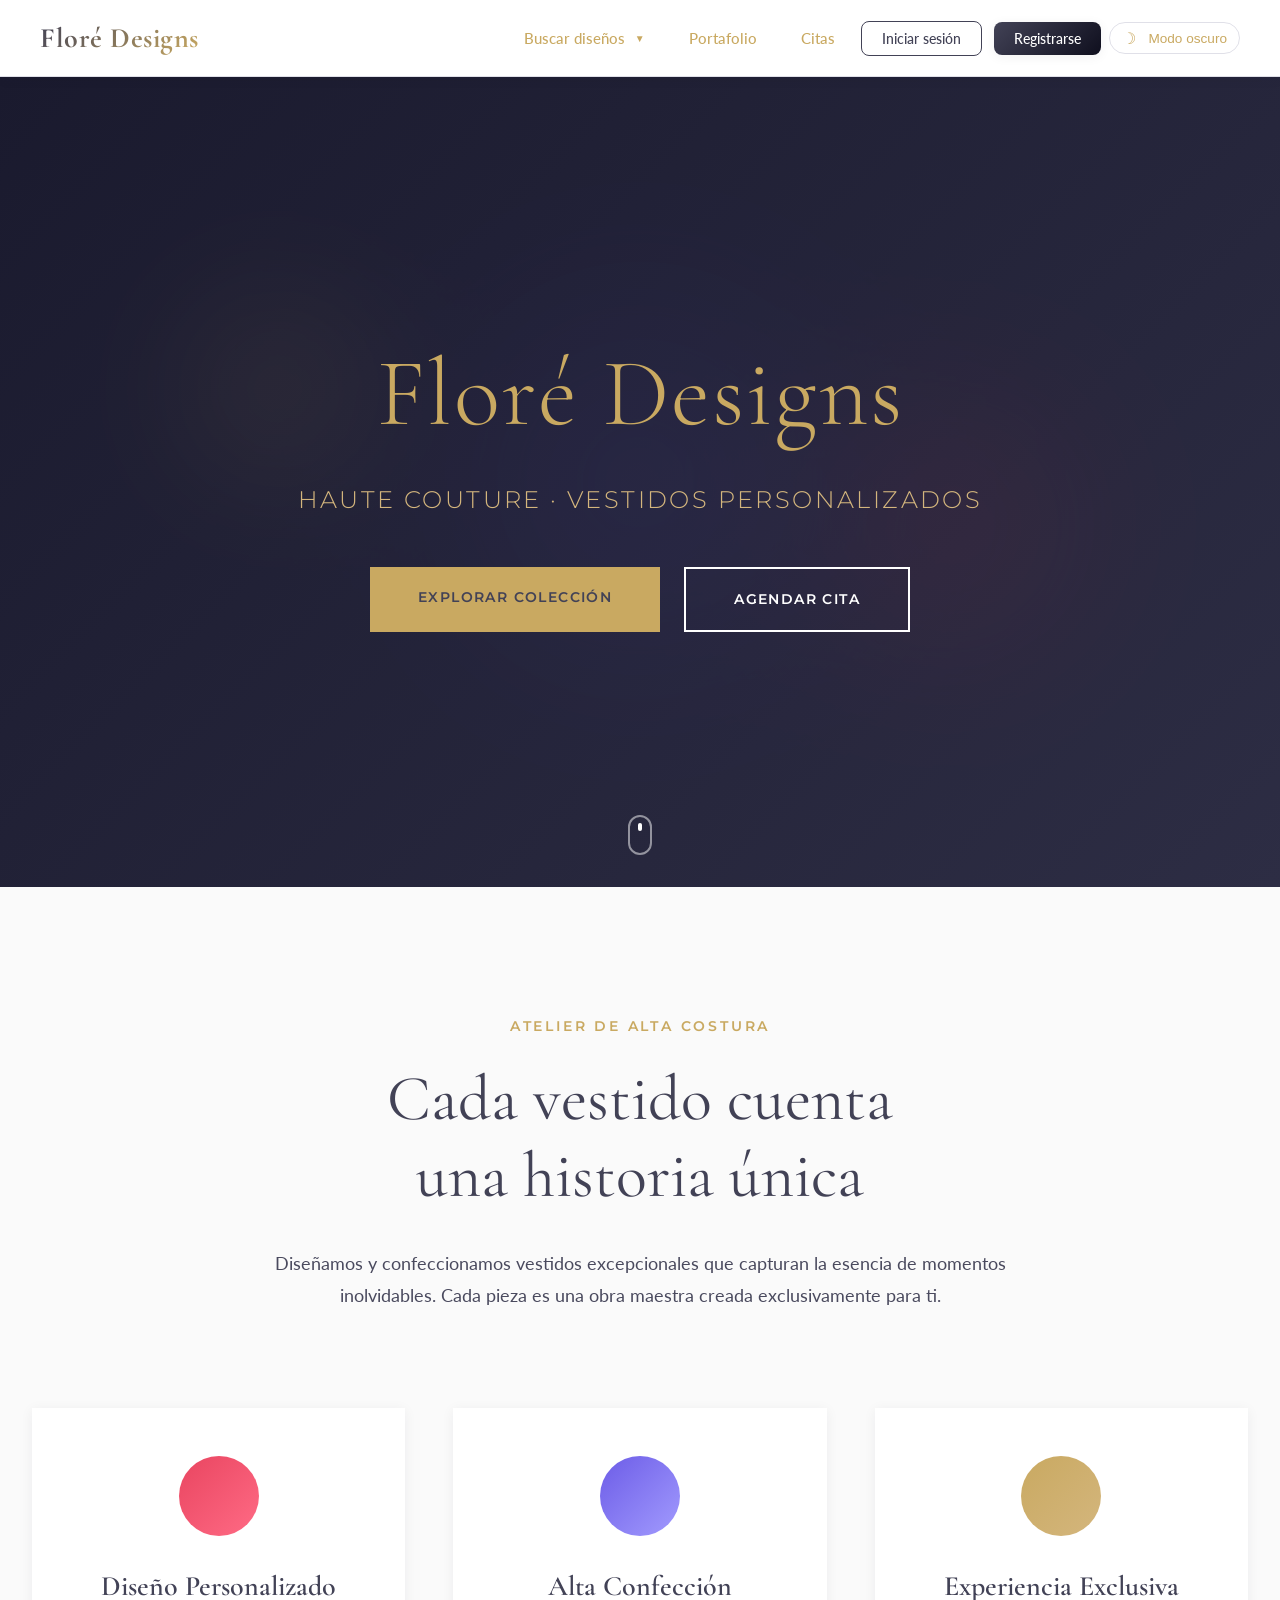
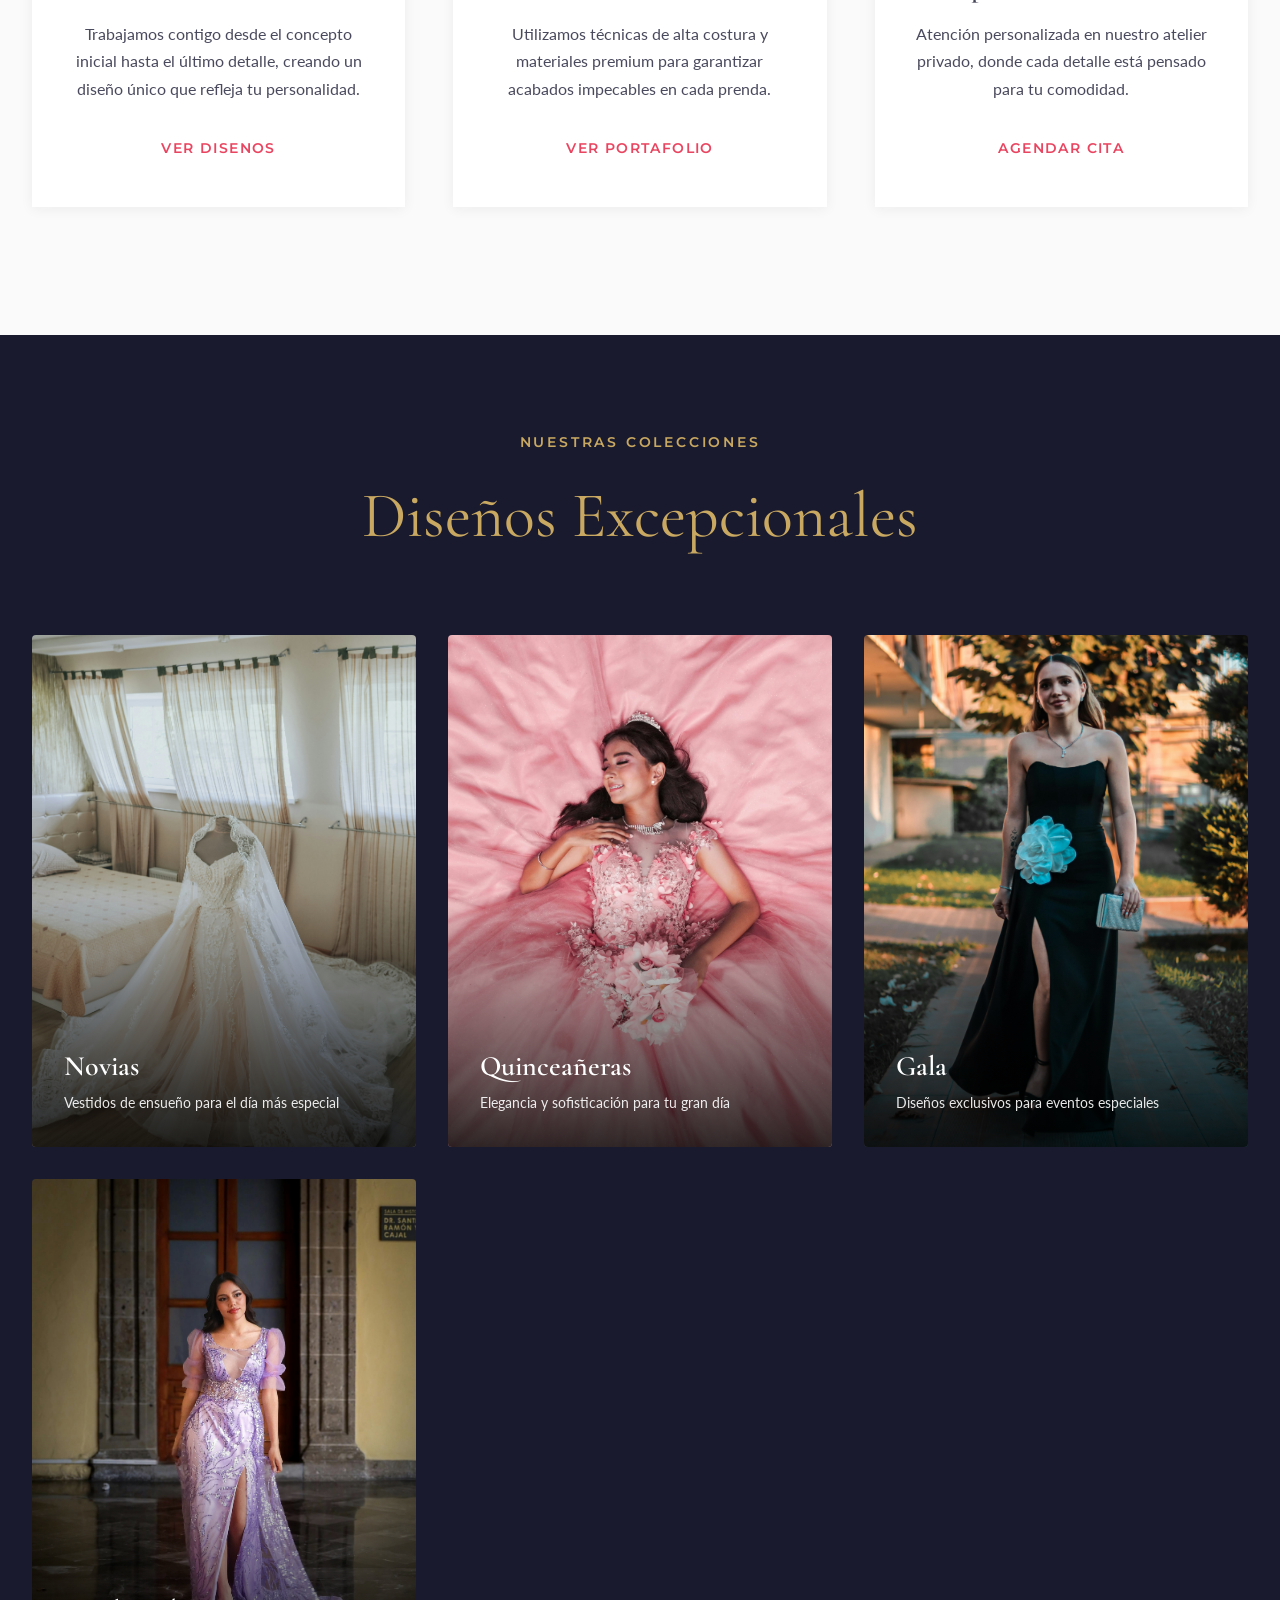
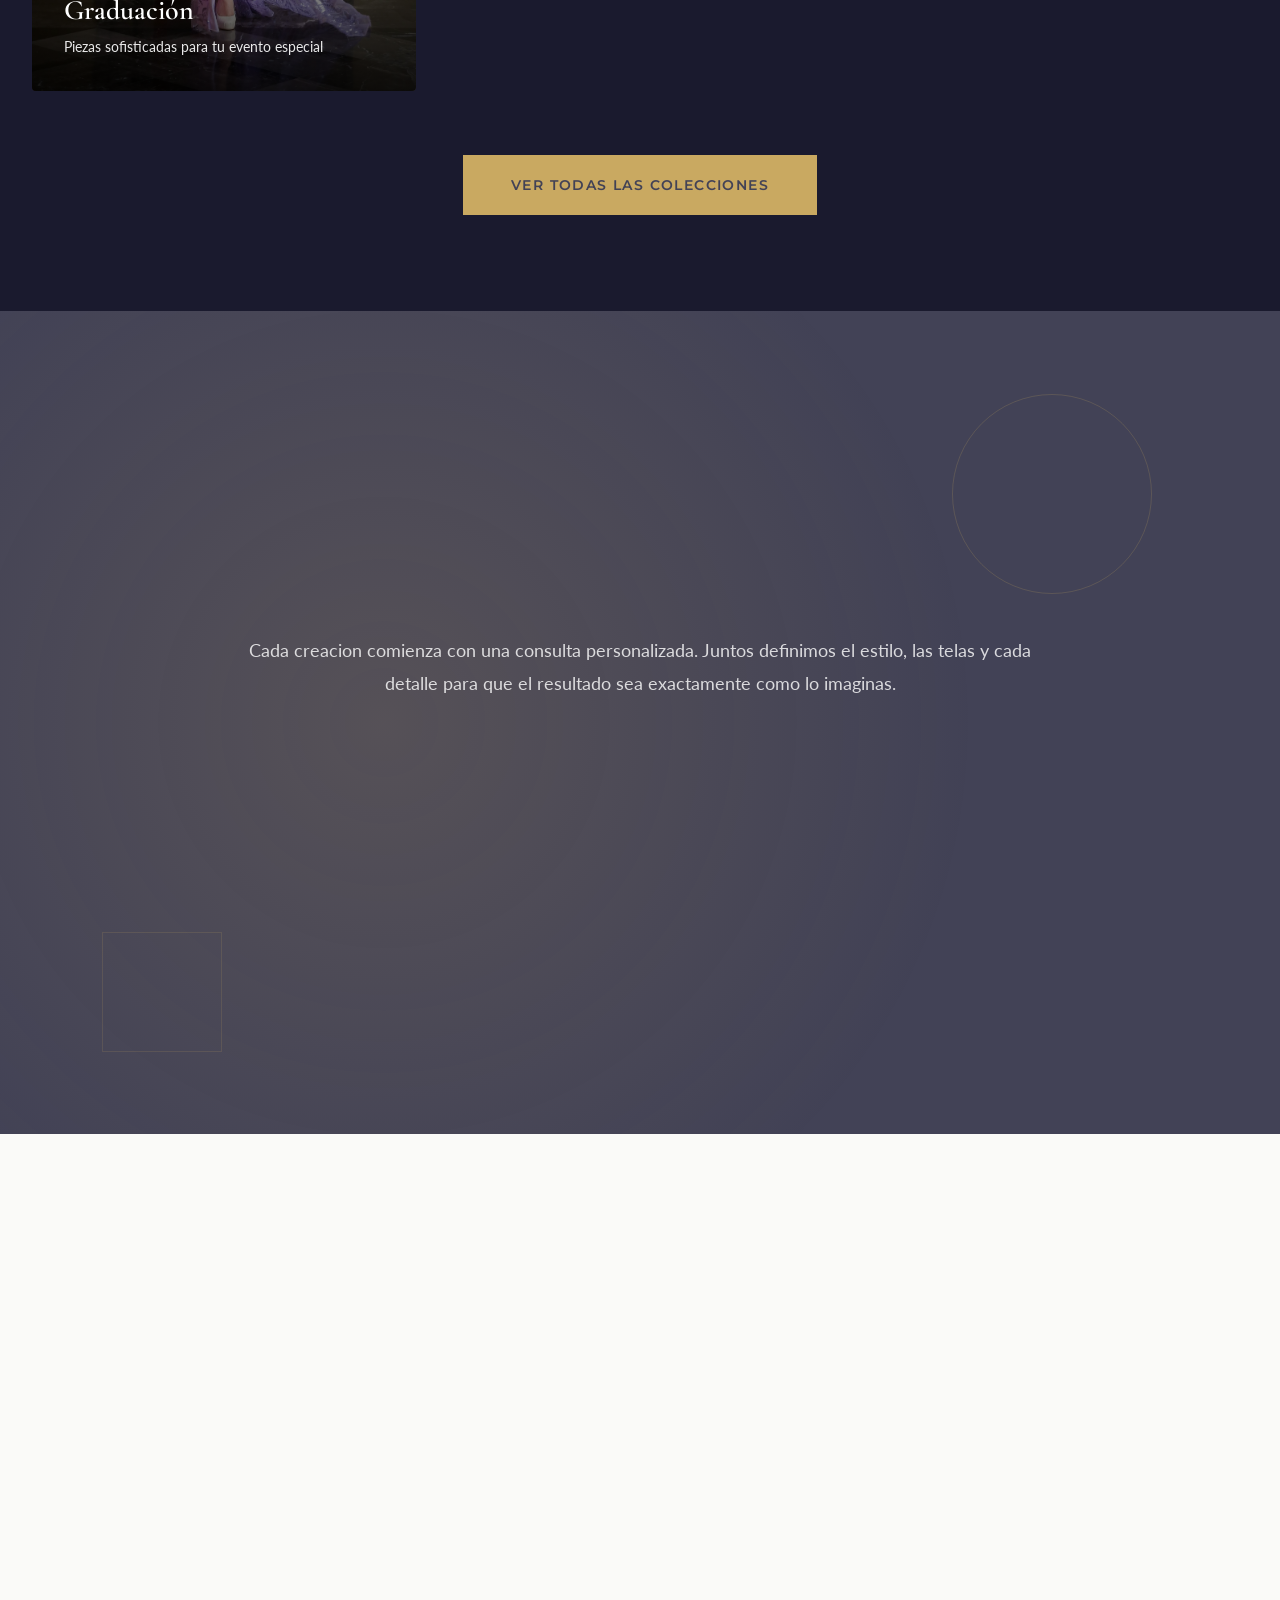
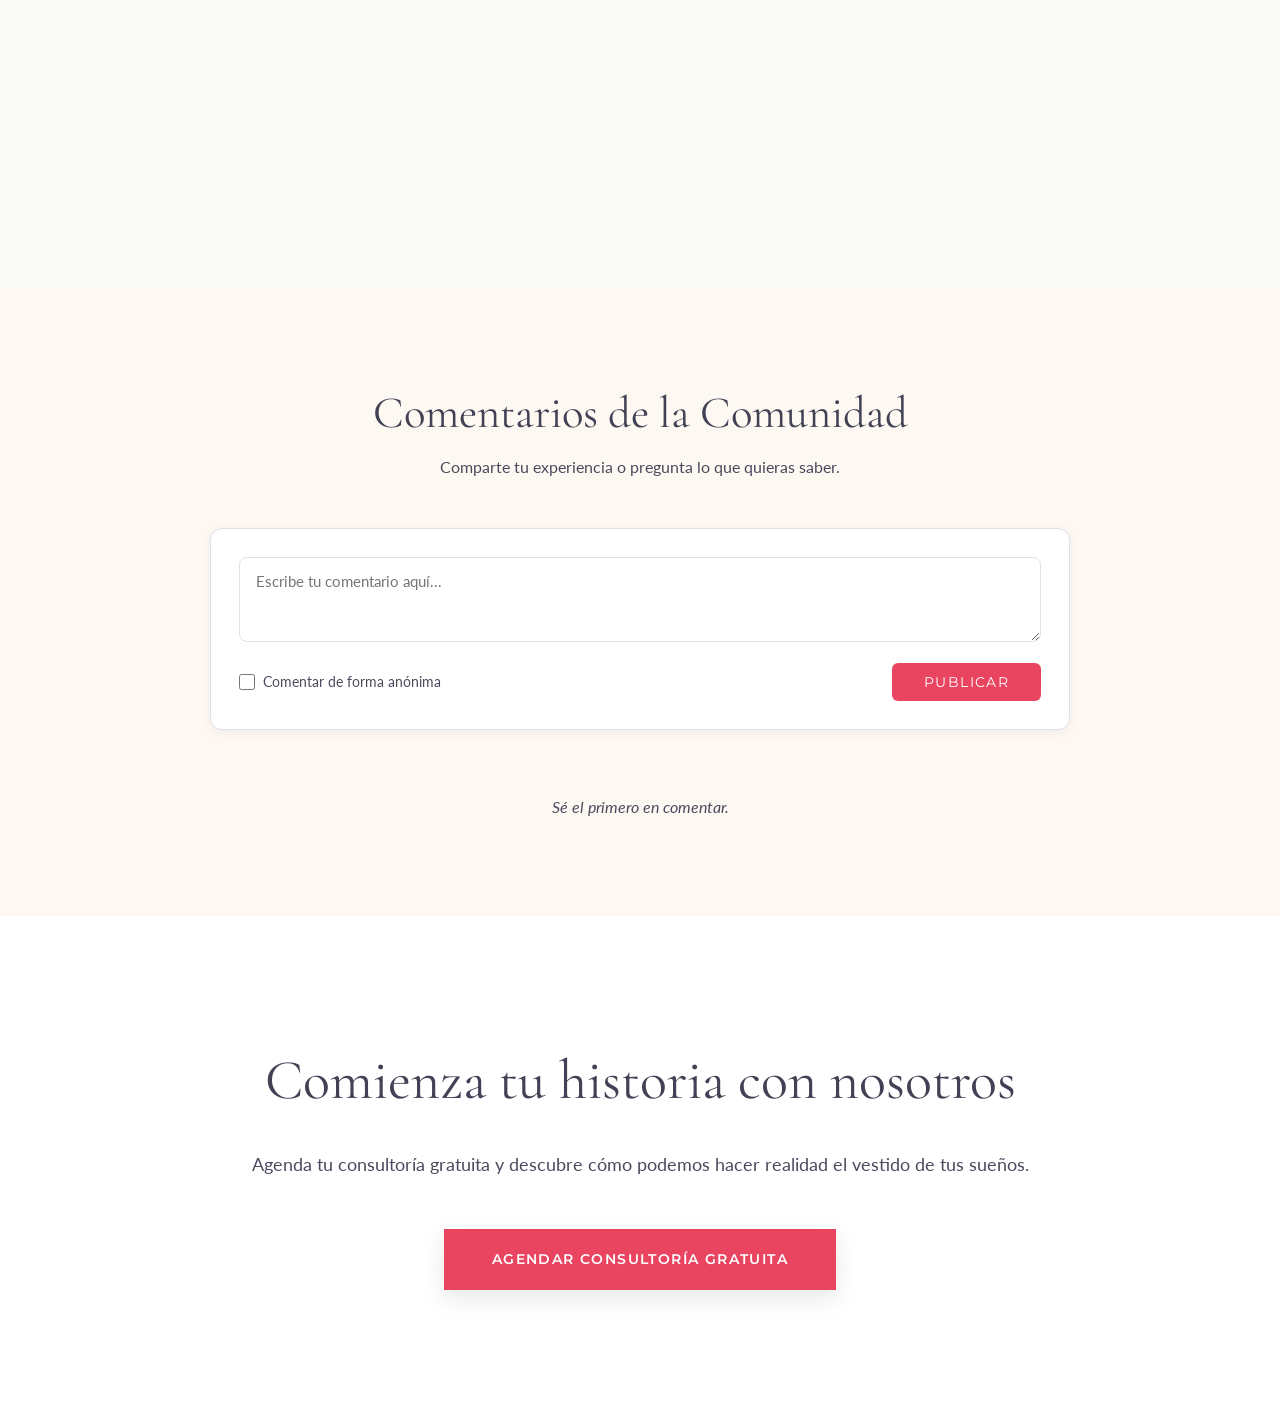
==== commit 4bbed08d: "Merge branch 'feature/autenticacion' into develop" ====
--- a/admin.html
+++ b/admin.html
@@ -12,19 +12,23 @@
     <link rel="stylesheet" href="css/styles.css">
     <link rel="stylesheet" href="css/animations.css">
 </head>
-<body style="background: var(--bg-primary);">
-<!-- Proteccion del panel: solo administradores pueden acceder -->
-<!-- Este script corre ANTES que cualquier otro para bloquear acceso -->
+<body style="background: var(--bg-primary); visibility: hidden;">
+<!-- Proteccion del panel: solo administradores pueden acceder (RF-05.1) -->
+<!-- Este script corre ANTES que cualquier otro y consulta la sesion PHP real -->
 <script>
-(function() {
-    var raw = localStorage.getItem('currentUser');
-    if (!raw) {
-        alert('Acceso restringido. Inicia sesion como administrador.');
-        window.location.href = 'index.html';
-    }
-    var user = JSON.parse(raw);
-    if (!user || !user.isAdmin) {
-        alert('No tienes permisos para acceder al panel de administracion.');
+(async function() {
+    try {
+        const res = await fetch('api/auth/session.php', { credentials: 'include' });
+        const data = await res.json();
+        const usuario = data.usuario;
+        if (!usuario || usuario.rol !== 'administrador') {
+            alert('Acceso restringido. Inicia sesión como administrador para ver este panel.');
+            window.location.href = 'index.html';
+            return;
+        }
+        document.body.style.visibility = 'visible';
+    } catch (err) {
+        alert('No se pudo verificar tu sesión. Revisa que el servidor PHP esté corriendo e intenta de nuevo.');
         window.location.href = 'index.html';
     }
 })();
--- a/css/styles.css
+++ b/css/styles.css
@@ -1516,3 +1516,265 @@
     color: #b0a89a !important;
 }
 
+
+/* ========================================
+   PORTAFOLIO - TARJETAS CON IMAGEN REAL
+   RF-01.1, RF-01.3, RF-01.4
+   ======================================== */
+.portfolio-item {
+    position: relative;
+    cursor: pointer;
+    overflow: hidden;
+    background: var(--bg-secondary);
+    box-shadow: var(--shadow-sm);
+    transition: all var(--transition-normal);
+    border-radius: 4px;
+}
+
+.portfolio-item-media {
+    position: relative;
+    aspect-ratio: 3/4;
+    overflow: hidden;
+}
+
+.portfolio-item-media img {
+    width: 100%;
+    height: 100%;
+    object-fit: cover;
+    display: block;
+    transition: transform var(--transition-normal);
+}
+
+.portfolio-item:hover .portfolio-item-media img {
+    transform: scale(1.05);
+}
+
+.portfolio-tag {
+    position: absolute;
+    top: 1rem;
+    left: 1rem;
+    z-index: 2;
+    padding: 0.4rem 0.9rem;
+    border-radius: 999px;
+    font-family: var(--font-accent);
+    font-size: 0.7rem;
+    font-weight: 700;
+    letter-spacing: 0.08em;
+    text-transform: uppercase;
+    box-shadow: var(--shadow-sm);
+}
+
+.tag-disponible {
+    background: var(--secondary-color);
+    color: white;
+}
+
+.tag-portafolio {
+    background: rgba(26, 26, 46, 0.85);
+    color: white;
+}
+
+.portfolio-item-overlay {
+    position: absolute;
+    inset: 0;
+    background: linear-gradient(to top, rgba(0,0,0,0.75) 0%, transparent 55%);
+    opacity: 0;
+    transition: opacity var(--transition-normal);
+    display: flex;
+    flex-direction: column;
+    justify-content: flex-end;
+    padding: 2rem;
+    color: white;
+}
+
+.portfolio-item:hover .portfolio-item-overlay {
+    opacity: 1;
+}
+
+.portfolio-item-category {
+    font-family: var(--font-accent);
+    font-size: 0.75rem;
+    letter-spacing: 0.15em;
+    text-transform: uppercase;
+    margin-bottom: 0.5rem;
+}
+
+.portfolio-item-title {
+    font-family: var(--font-heading);
+    font-size: 1.5rem;
+    margin-bottom: 0.5rem;
+}
+
+.portfolio-item-cta {
+    font-size: 0.875rem;
+    opacity: 0.9;
+}
+
+.portfolio-item-footer {
+    padding: 1.5rem;
+}
+
+.portfolio-item-category-small {
+    font-family: var(--font-accent);
+    font-size: 0.75rem;
+    letter-spacing: 0.15em;
+    text-transform: uppercase;
+    color: var(--secondary-color);
+    margin-bottom: 0.5rem;
+}
+
+.portfolio-item-title-small {
+    font-family: var(--font-heading);
+    font-size: 1.25rem;
+    color: var(--primary-color);
+}
+
+/* ========================================
+   MODAL DE DETALLE DE VESTIDO
+   ======================================== */
+.modal-dress-grid {
+    display: grid;
+    grid-template-columns: 1fr 1fr;
+    gap: 3rem;
+}
+
+@media (max-width: 768px) {
+    .modal-dress-grid {
+        grid-template-columns: 1fr;
+    }
+}
+
+.modal-dress-image {
+    width: 100%;
+    aspect-ratio: 3/4;
+    object-fit: cover;
+    border-radius: 4px;
+    display: block;
+}
+
+.modal-dress-category {
+    font-family: var(--font-accent);
+    font-size: 0.75rem;
+    letter-spacing: 0.15em;
+    text-transform: uppercase;
+    color: var(--secondary-color);
+    margin-bottom: 0.5rem;
+}
+
+.modal-dress-title {
+    font-family: var(--font-heading);
+    font-size: 2.25rem;
+    color: var(--primary-color);
+    margin-bottom: 0.75rem;
+}
+
+.modal-dress-description {
+    font-size: 1rem;
+    line-height: 1.8;
+    color: var(--text-medium);
+    margin-bottom: 1.5rem;
+}
+
+.modal-materials-box {
+    padding: 1.5rem;
+    background: var(--bg-accent);
+    border-radius: 8px;
+    margin-bottom: 1.5rem;
+}
+
+.modal-materials-title {
+    font-family: var(--font-accent);
+    font-size: 0.875rem;
+    font-weight: 600;
+    text-transform: uppercase;
+    letter-spacing: 0.1em;
+    color: var(--primary-color);
+    margin-bottom: 1rem;
+}
+
+.modal-materials-list {
+    list-style: none;
+    padding: 0;
+    margin: 0;
+}
+
+.modal-materials-list li {
+    padding: 0.5rem 0;
+    color: var(--text-medium);
+    border-bottom: 1px solid var(--border-light);
+}
+
+.modal-materials-list li:last-child {
+    border-bottom: none;
+}
+
+.modal-tiempo-box {
+    margin-bottom: 1.5rem;
+}
+
+.modal-tiempo-label {
+    color: var(--text-light);
+    font-size: 0.875rem;
+    margin-bottom: 0.25rem;
+}
+
+.modal-tiempo-value {
+    font-size: 1.125rem;
+    font-weight: 600;
+    color: var(--primary-color);
+}
+
+.modal-cta-box {
+    padding: 1.5rem;
+    border-radius: 8px;
+    margin-bottom: 1.5rem;
+    text-align: center;
+}
+
+.modal-cta-available {
+    background: linear-gradient(135deg, var(--secondary-color), var(--accent-color));
+    color: white;
+}
+
+.modal-cta-portfolio {
+    background: var(--bg-accent);
+    border: 1px solid var(--border-color);
+}
+
+.modal-cta-label {
+    font-family: var(--font-accent);
+    font-size: 0.75rem;
+    font-weight: 700;
+    letter-spacing: 0.1em;
+    text-transform: uppercase;
+    margin-bottom: 0.5rem;
+    opacity: 0.9;
+}
+
+.modal-cta-portfolio .modal-cta-label {
+    color: var(--primary-color);
+}
+
+.modal-cta-text {
+    font-size: 0.95rem;
+    line-height: 1.5;
+}
+
+.modal-cta-portfolio .modal-cta-text {
+    color: var(--text-medium);
+}
+
+.modal-actions {
+    display: flex;
+    gap: 1rem;
+    margin-bottom: 1.5rem;
+}
+
+.modal-dress-details {
+    margin-top: 1.5rem;
+    padding-top: 1.5rem;
+    border-top: 1px solid var(--border-color);
+    font-size: 0.875rem;
+    line-height: 1.7;
+    color: var(--text-medium);
+}
